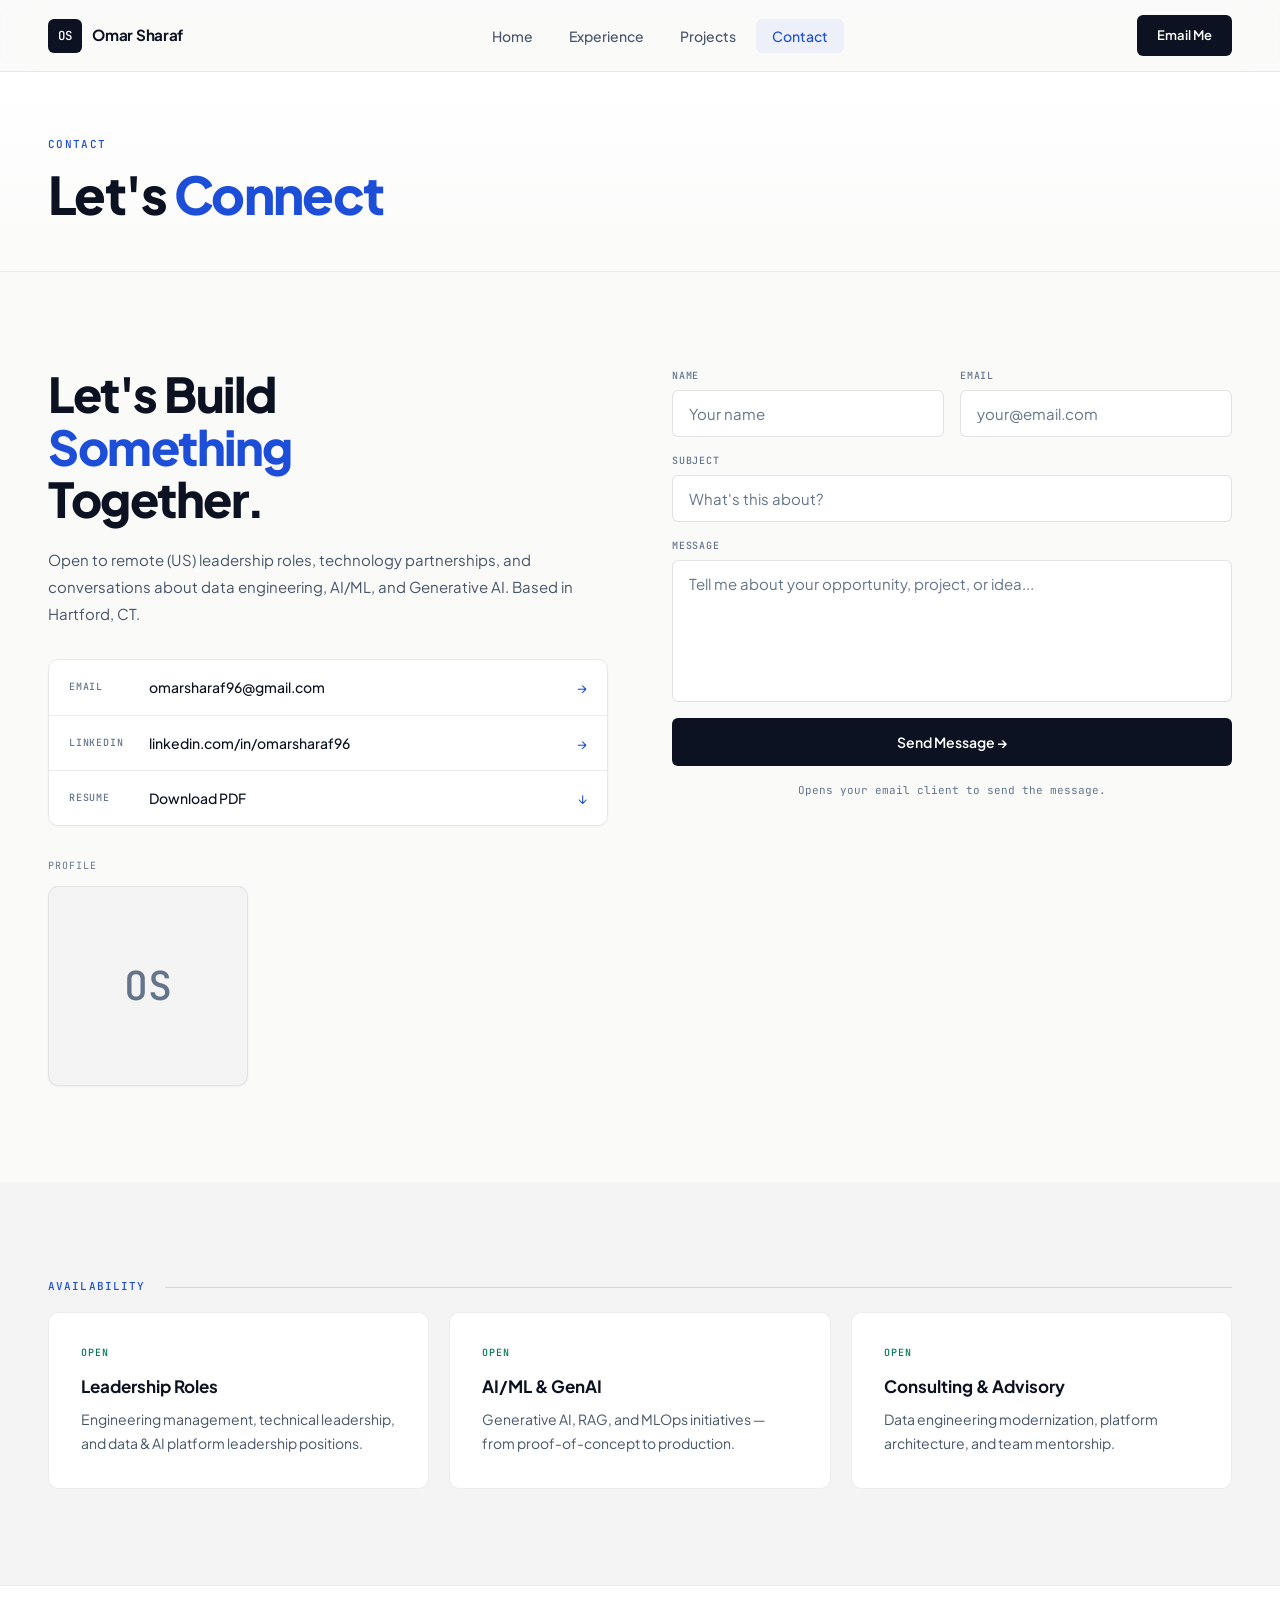
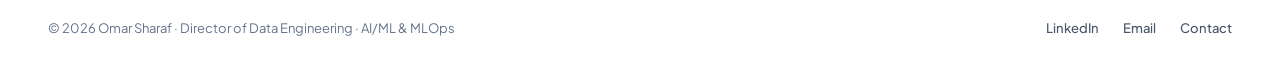
==== contact.html @ 832a1cd6 "Add auto-generated resume (HTML + ATS-friendly PDF) from resume.json Co-Authored-By: Claude Sonnet 5" ====
<!DOCTYPE html>
<html lang="en">
<head>
<meta charset="UTF-8">
<meta name="viewport" content="width=device-width, initial-scale=1.0">
<title>Contact | Omar Sharaf — Director of Data Engineering · AI/ML &amp; MLOps</title>
<meta name="description" content="Contact Omar Sharaf for leadership and technology roles across data engineering, AI/ML, and Generative AI. Based in Hartford, CT.">
<meta name="author" content="Omar Sharaf">
<meta name="robots" content="index, follow">
<link rel="canonical" href="https://omarsharaf.me/contact.html">
<meta property="og:type" content="website">
<meta property="og:url" content="https://omarsharaf.me/contact.html">
<meta property="og:title" content="Contact | Omar Sharaf">
<meta property="og:description" content="Open to leadership and technology roles across data engineering, AI/ML, and Generative AI.">
<meta name="twitter:card" content="summary_large_image">
<meta name="theme-color" content="#1d4ed8">
<link rel="stylesheet" href="style.css">
</head>
<body>
<a href="#main-content" class="skip-link">Skip to main content</a>

<div class="nav-backdrop" id="nav-backdrop" aria-hidden="true"></div>
<nav id="site-nav">
  <a href="index.html" class="nav-logo">
    <span class="nav-logo-mark">OS</span>
    <span class="nav-logo-text">Omar Sharaf</span>
  </a>
  <div class="nav-drawer" id="nav-drawer" aria-hidden="true">
    <div class="nav-drawer-header">
      <span class="nav-drawer-title">Menu</span>
      <span class="nav-drawer-brand">Omar Sharaf</span>
    </div>
    <ul class="nav-links" id="nav-links">
      <li><a href="index.html">Home</a></li>
      <li><a href="experience.html">Experience</a></li>
      <li><a href="projects.html">Projects</a></li>
      <li><a href="contact.html">Contact</a></li>
    </ul>
    <div class="nav-drawer-footer">
      <a href="mailto:omarsharaf96@gmail.com" class="btn btn-dark nav-drawer-cta">Email Me</a>
      <span class="nav-drawer-status">Open to leadership &amp; technology roles</span>
    </div>
  </div>
  <div class="nav-actions">
    <a href="mailto:omarsharaf96@gmail.com" class="nav-cta">Email Me</a>
    <button type="button" class="nav-toggle" id="nav-toggle" aria-label="Open menu" aria-expanded="false" aria-controls="nav-drawer">
      <span></span><span></span><span></span>
    </button>
  </div>
</nav>

<main id="main-content">
<div class="page">

  <section class="page-hero">
    <div class="eyebrow">Contact</div>
    <h1>Let's <span class="accent">Connect</span></h1>
  </section>

  <section>
    <div class="contact-grid">
      <div class="reveal">
        <h2 class="contact-headline">
          Let's Build<br>
          <span class="accent">Something</span><br>
          Together.
        </h2>
        <p class="contact-intro">
          Open to remote (US) leadership roles, technology partnerships, and conversations about data engineering, AI/ML, and Generative AI. Based in Hartford, CT.
        </p>

        <div class="clink-list">
          <a href="mailto:omarsharaf96@gmail.com" class="clink">
            <div class="clink-left"><span class="clink-lbl">Email</span><span class="clink-val">omarsharaf96@gmail.com</span></div>
            <span class="clink-arr">→</span>
          </a>
          <a href="https://www.linkedin.com/in/omarsharaf96/" target="_blank" rel="noopener" class="clink">
            <div class="clink-left"><span class="clink-lbl">LinkedIn</span><span class="clink-val">linkedin.com/in/omarsharaf96</span></div>
            <span class="clink-arr">→</span>
          </a>
          <a href="assets/Omar-Sharaf-Resume.pdf" class="clink" download>
            <div class="clink-left"><span class="clink-lbl">Resume</span><span class="clink-val">Download PDF</span></div>
            <span class="clink-arr">↓</span>
          </a>
        </div>

        <div style="margin-top:2rem">
          <div class="label-upper">Profile</div>
          <div class="profile-photo-wrap">
            <span class="fallback-mark">OS</span>
          </div>
        </div>
      </div>

      <div class="reveal">
        <form id="contactForm" class="contact-form">
          <div class="form-row">
            <div class="form-field">
              <label class="form-label" for="fname">Name</label>
              <input id="fname" type="text" name="name" class="form-input" placeholder="Your name" required>
            </div>
            <div class="form-field">
              <label class="form-label" for="femail">Email</label>
              <input id="femail" type="email" name="email" class="form-input" placeholder="your@email.com" required>
            </div>
          </div>
          <div class="form-field">
            <label class="form-label" for="fsubject">Subject</label>
            <input id="fsubject" type="text" name="subject" class="form-input" placeholder="What's this about?" required>
          </div>
          <div class="form-field">
            <label class="form-label" for="fmessage">Message</label>
            <textarea id="fmessage" name="message" class="form-textarea" rows="6" placeholder="Tell me about your opportunity, project, or idea..." required></textarea>
          </div>
          <button type="submit" class="btn-submit" id="submitBtn">Send Message →</button>
          <div class="form-hint">Opens your email client to send the message.</div>
        </form>
      </div>
    </div>
  </section>

  <section class="alt">
    <div class="sec-head reveal"><span class="sec-tag">Availability</span><div class="sec-line"></div></div>
    <div class="grid-3 reveal">
      <div class="cell alt-bg">
        <div class="cell-eyebrow" style="color:var(--green)">Open</div>
        <div class="cell-title">Leadership Roles</div>
        <p class="cell-desc">Engineering management, technical leadership, and data &amp; AI platform leadership positions.</p>
      </div>
      <div class="cell alt-bg">
        <div class="cell-eyebrow" style="color:var(--green)">Open</div>
        <div class="cell-title">AI/ML &amp; GenAI</div>
        <p class="cell-desc">Generative AI, RAG, and MLOps initiatives — from proof-of-concept to production.</p>
      </div>
      <div class="cell alt-bg">
        <div class="cell-eyebrow" style="color:var(--green)">Open</div>
        <div class="cell-title">Consulting &amp; Advisory</div>
        <p class="cell-desc">Data engineering modernization, platform architecture, and team mentorship.</p>
      </div>
    </div>
  </section>

</div>
</main>

<footer>
  <div class="foot-copy">© 2026 Omar Sharaf · Director of Data Engineering · AI/ML &amp; MLOps</div>
  <div class="foot-links">
    <a href="https://www.linkedin.com/in/omarsharaf96/" target="_blank" rel="noopener">LinkedIn</a>
    <a href="mailto:omarsharaf96@gmail.com">Email</a>
    <a href="contact.html">Contact</a>
  </div>
</footer>
<script src="app.js"></script>
</body>
</html>
---- style.css ----
@import url('https://fonts.googleapis.com/css2?family=Plus+Jakarta+Sans:ital,wght@0,400;0,500;0,600;0,700;0,800;1,400&family=JetBrains+Mono:wght@400;500&display=swap');

*, *::before, *::after { margin: 0; padding: 0; box-sizing: border-box; }

:root {
  --bg: #fafaf9;
  --bg-elevated: #ffffff;
  --surface: #f4f4f5;
  --surface-hover: #ececee;
  --accent: #0c1222;
  --accent-soft: #1e293b;
  --brand: #1d4ed8;
  --brand-hover: #1e40af;
  --brand-light: rgba(29, 78, 216, 0.06);
  --brand-border: rgba(29, 78, 216, 0.22);
  --green: #047857;
  --green-light: rgba(4, 120, 87, 0.08);
  --green-border: rgba(4, 120, 87, 0.22);
  --text: #0c1222;
  --text-secondary: #475569;
  --text-muted: #64748b;
  --border: rgba(12, 18, 34, 0.08);
  --border-strong: rgba(12, 18, 34, 0.12);
  --shadow-sm: 0 1px 2px rgba(12, 18, 34, 0.04);
  --shadow-md: 0 4px 24px rgba(12, 18, 34, 0.06);
  --shadow-lg: 0 12px 48px rgba(12, 18, 34, 0.08);
  --radius-sm: 6px;
  --radius-md: 10px;
  --radius-lg: 16px;
  --radius-xl: 24px;
  --nav-h: 72px;
  --container: min(1200px, 100% - 3rem);
  --F: 'Plus Jakarta Sans', system-ui, sans-serif;
  --M: 'JetBrains Mono', ui-monospace, monospace;
  --ease: cubic-bezier(0.4, 0, 0.2, 1);
}

html { scroll-behavior: smooth; }

body {
  font-family: var(--F);
  background: var(--bg);
  color: var(--text);
  overflow-x: hidden;
  line-height: 1.6;
  -webkit-font-smoothing: antialiased;
}

/* Skip link */
.skip-link {
  position: absolute;
  left: -9999px;
  top: 0;
  z-index: 10000;
  background: var(--brand);
  color: #fff;
  padding: 0.6rem 1.25rem;
  font-family: var(--M);
  font-size: 12px;
  font-weight: 500;
  text-decoration: none;
  border-radius: 0 0 var(--radius-sm) 0;
}
.skip-link:focus { left: 0; }

/* ── Navigation ── */
#site-nav {
  position: fixed;
  top: 0;
  left: 0;
  right: 0;
  z-index: 100;
  display: flex;
  justify-content: space-between;
  align-items: center;
  padding: 0 clamp(1.25rem, 4vw, 3rem);
  height: var(--nav-h);
  background: rgba(250, 250, 249, 0.85);
  backdrop-filter: blur(16px) saturate(180%);
  -webkit-backdrop-filter: blur(16px) saturate(180%);
  border-bottom: 1px solid var(--border);
  transition: box-shadow 0.3s var(--ease), background 0.3s var(--ease);
}
#site-nav.scrolled {
  background: rgba(255, 255, 255, 0.95);
  box-shadow: var(--shadow-sm);
}

.nav-logo {
  display: flex;
  align-items: center;
  gap: 0.65rem;
  text-decoration: none;
  color: var(--text);
}
.nav-logo-mark {
  width: 34px;
  height: 34px;
  border-radius: var(--radius-sm);
  background: var(--accent);
  color: #fff;
  display: grid;
  place-items: center;
  font-family: var(--M);
  font-size: 0.78rem;
  font-weight: 500;
  letter-spacing: -0.02em;
  flex-shrink: 0;
}
.nav-logo-text {
  font-weight: 700;
  font-size: 0.95rem;
  letter-spacing: -0.02em;
}

.nav-links {
  display: flex;
  gap: 0.25rem;
  list-style: none;
  align-items: center;
}
.nav-links a {
  font-size: 0.875rem;
  font-weight: 500;
  color: var(--text-secondary);
  text-decoration: none;
  padding: 0.5rem 1rem;
  border-radius: var(--radius-sm);
  transition: color 0.2s, background 0.2s;
}
.nav-links a:hover {
  color: var(--text);
  background: var(--surface);
}
.nav-links a.active {
  color: var(--brand);
  background: var(--brand-light);
}

.nav-actions { display: flex; align-items: center; gap: 0.75rem; }

.nav-cta {
  font-size: 0.8125rem;
  font-weight: 600;
  color: #fff;
  background: var(--accent);
  padding: 0.625rem 1.25rem;
  text-decoration: none;
  border-radius: var(--radius-sm);
  transition: background 0.2s, transform 0.2s;
  white-space: nowrap;
}
.nav-cta:hover { background: var(--brand); transform: translateY(-1px); }

.nav-toggle {
  display: none;
  flex-direction: column;
  justify-content: center;
  gap: 5px;
  width: 40px;
  height: 40px;
  padding: 8px;
  background: transparent;
  border: 1px solid var(--border-strong);
  border-radius: var(--radius-sm);
  cursor: pointer;
}
.nav-toggle span {
  display: block;
  height: 2px;
  background: var(--text);
  border-radius: 1px;
  transition: transform 0.25s, opacity 0.25s;
}
.nav-toggle[aria-expanded="true"] span:nth-child(1) { transform: translateY(7px) rotate(45deg); }
.nav-toggle[aria-expanded="true"] span:nth-child(2) { opacity: 0; }
.nav-toggle[aria-expanded="true"] span:nth-child(3) { transform: translateY(-7px) rotate(-45deg); }

.nav-backdrop { display: none; }
.nav-drawer-header, .nav-drawer-footer { display: none; }

@media (max-width: 900px) {
  #site-nav { z-index: 201; }
  .nav-toggle { display: flex; position: relative; z-index: 202; }
  .nav-toggle[aria-expanded="true"] { background: var(--brand-light); border-color: var(--brand-border); }
  .nav-cta { display: none; }

  .nav-backdrop {
    display: block;
    position: fixed;
    inset: 0;
    z-index: 198;
    background: rgba(12, 18, 34, 0.5);
    backdrop-filter: blur(4px);
    -webkit-backdrop-filter: blur(4px);
    opacity: 0;
    pointer-events: none;
    transition: opacity 0.35s var(--ease);
  }
  .nav-backdrop.open { opacity: 1; pointer-events: auto; }

  .nav-drawer {
    position: fixed;
    top: var(--nav-h);
    right: 0;
    z-index: 200;
    width: min(20rem, 88vw);
    height: calc(100dvh - var(--nav-h));
    height: calc(100vh - var(--nav-h));
    background: var(--bg-elevated);
    border-left: 1px solid var(--border);
    box-shadow: -12px 0 48px rgba(12, 18, 34, 0.12);
    display: flex;
    flex-direction: column;
    transform: translateX(100%);
    transition: transform 0.38s var(--ease);
    overflow: hidden;
  }
  .nav-drawer.open { transform: translateX(0); }

  .nav-drawer-header {
    display: flex;
    align-items: center;
    justify-content: space-between;
    padding: 1.25rem 1.25rem 0.75rem;
    flex-shrink: 0;
  }
  .nav-drawer-title {
    font-family: var(--M);
    font-size: 0.625rem;
    font-weight: 500;
    color: var(--text-muted);
    letter-spacing: 0.12em;
    text-transform: uppercase;
  }
  .nav-drawer-brand { font-size: 0.8125rem; font-weight: 700; color: var(--text); letter-spacing: -0.02em; }

  .nav-links {
    flex: 1;
    flex-direction: column;
    align-items: stretch;
    gap: 0.35rem;
    padding: 0.5rem 1rem 1rem;
    overflow-y: auto;
  }
  .nav-links a {
    display: flex;
    align-items: center;
    justify-content: space-between;
    padding: 1rem 1.125rem;
    font-size: 1.0625rem;
    font-weight: 600;
    border-radius: var(--radius-md);
    border: 1px solid transparent;
  }
  .nav-links a::after { content: '→'; font-size: 0.875rem; color: var(--brand); opacity: 0; transform: translateX(-6px); transition: opacity 0.2s, transform 0.2s var(--ease); }
  .nav-links a:hover::after, .nav-links a:focus-visible::after { opacity: 1; transform: translateX(0); }
  .nav-links a.active { color: var(--brand); background: var(--brand-light); border-color: var(--brand-border); }
  .nav-links a.active::after { opacity: 1; transform: translateX(0); }

  .nav-drawer-footer {
    display: flex;
    flex-direction: column;
    gap: 0.75rem;
    padding: 1.25rem;
    border-top: 1px solid var(--border);
    background: var(--surface);
    flex-shrink: 0;
  }
  .nav-drawer-cta { width: 100%; justify-content: center; padding: 0.9rem 1.25rem; font-size: 0.9375rem; }
  .nav-drawer-status { font-family: var(--M); font-size: 0.625rem; color: var(--green); text-align: center; letter-spacing: 0.04em; line-height: 1.5; }
  .nav-drawer-status::before {
    content: '';
    display: inline-block;
    width: 6px; height: 6px; border-radius: 50%;
    background: var(--green);
    margin-right: 0.4rem;
    vertical-align: middle;
    animation: pulse 2s ease-in-out infinite;
  }

  body.nav-open { overflow: hidden; }
}

@media (min-width: 901px) {
  .nav-drawer { display: flex; align-items: center; flex: 1; justify-content: center; }
  .nav-drawer-footer, .nav-drawer-header { display: none !important; }
}

/* ── Layout ── */
.page { padding-top: var(--nav-h); }
.container { width: var(--container); margin-inline: auto; }

section { padding: clamp(3.5rem, 8vw, 6rem) clamp(1.25rem, 4vw, 3rem); }
section.alt { background: var(--surface); }

/* Page hero (inner pages) */
.page-hero {
  padding: clamp(2.5rem, 6vw, 4rem) clamp(1.25rem, 4vw, 3rem) clamp(2rem, 4vw, 3rem);
  border-bottom: 1px solid var(--border);
  background: linear-gradient(180deg, var(--bg-elevated) 0%, var(--bg) 100%);
}
.page-hero .eyebrow {
  font-family: var(--M);
  font-size: 0.6875rem;
  font-weight: 500;
  color: var(--brand);
  letter-spacing: 0.12em;
  text-transform: uppercase;
  margin-bottom: 0.75rem;
}
.page-hero h1 {
  font-size: clamp(2rem, 4.5vw, 3.25rem);
  font-weight: 800;
  letter-spacing: -0.03em;
  line-height: 1.1;
}
.page-hero h1 .accent { color: var(--brand); }
.page-hero-desc {
  font-size: 1.0625rem;
  color: var(--text-secondary);
  line-height: 1.7;
  max-width: 36rem;
  margin-top: 1rem;
}

/* Section headers */
.sec-head { display: flex; align-items: center; gap: 1.25rem; margin-bottom: 1rem; }
.sec-tag {
  font-family: var(--M);
  font-size: 0.6875rem;
  font-weight: 500;
  color: var(--brand);
  letter-spacing: 0.1em;
  text-transform: uppercase;
  white-space: nowrap;
}
.sec-line {
  flex: 1;
  height: 1px;
  background: var(--border-strong);
  transform-origin: left center;
  transform: scaleX(0.15);
  transition: transform 0.8s var(--ease);
}
.reveal.visible .sec-line { transform: scaleX(1); }
.sec-title {
  font-size: clamp(1.75rem, 3.5vw, 2.5rem);
  font-weight: 800;
  letter-spacing: -0.03em;
  line-height: 1.15;
  margin-bottom: 2rem;
  color: var(--text);
}
.sec-title .pop { color: var(--brand); }
.sec-link {
  font-family: var(--M);
  font-size: 0.75rem;
  font-weight: 500;
  color: var(--brand);
  text-decoration: none;
  white-space: nowrap;
  letter-spacing: 0.04em;
  transition: opacity 0.2s;
}
.sec-link:hover { opacity: 0.75; }

/* ── Hero (home) ── */
.hero {
  min-height: calc(100vh - var(--nav-h));
  display: grid;
  grid-template-columns: 1fr 1fr;
  align-items: center;
  gap: clamp(2rem, 5vw, 4rem);
  padding: clamp(2.5rem, 6vw, 5rem) clamp(1.25rem, 4vw, 3rem);
  position: relative;
  overflow: hidden;
  background: var(--bg-elevated);
}
.hero::before {
  content: '';
  position: absolute;
  inset: 0;
  background:
    radial-gradient(ellipse 80% 60% at 100% 0%, rgba(29, 78, 216, 0.05) 0%, transparent 55%),
    linear-gradient(rgba(12, 18, 34, 0.02) 1px, transparent 1px),
    linear-gradient(90deg, rgba(12, 18, 34, 0.02) 1px, transparent 1px);
  background-size: auto, 48px 48px, 48px 48px;
  pointer-events: none;
}
.hero-content { position: relative; z-index: 1; }
.hero-visual { position: relative; z-index: 1; }

.status-pill {
  display: inline-flex;
  align-items: center;
  gap: 0.5rem;
  font-family: var(--M);
  font-size: 0.6875rem;
  font-weight: 500;
  color: var(--green);
  border: 1px solid var(--green-border);
  padding: 0.45rem 1rem;
  letter-spacing: 0.06em;
  margin-bottom: 1.5rem;
  background: var(--green-light);
  border-radius: 100px;
  animation: fadeUp 0.7s ease forwards;
}
.status-dot { width: 6px; height: 6px; border-radius: 50%; background: var(--green); animation: pulse 2s ease-in-out infinite; }

.hero h1 {
  font-size: clamp(2.5rem, 5.5vw, 4rem);
  font-weight: 800;
  line-height: 1.05;
  letter-spacing: -0.04em;
  margin-bottom: 0.5rem;
  animation: fadeUp 0.7s 0.08s ease both;
}
.hero h1 .name-accent { display: block; color: var(--brand); }

.hero-certs { display: flex; flex-wrap: wrap; gap: 0.4rem; margin-bottom: 1.25rem; animation: fadeUp 0.7s 0.16s ease both; }
.hero-role {
  font-family: var(--M);
  font-size: 0.75rem;
  color: var(--text-muted);
  letter-spacing: 0.02em;
  margin-bottom: 1.25rem;
  line-height: 1.7;
  max-width: 28rem;
  animation: fadeUp 0.7s 0.22s ease both;
}
.hero-bio {
  font-size: 1rem;
  color: var(--text-secondary);
  line-height: 1.75;
  max-width: 28rem;
  margin-bottom: 2rem;
  animation: fadeUp 0.7s 0.28s ease both;
}
.hero-actions { display: flex; flex-wrap: wrap; gap: 0.75rem; animation: fadeUp 0.7s 0.34s ease both; }

/* Stats grid */
.hero-stats {
  display: grid;
  grid-template-columns: 1fr 1fr;
  gap: 1px;
  background: var(--border);
  border: 1px solid var(--border);
  border-radius: var(--radius-lg);
  overflow: hidden;
  box-shadow: var(--shadow-md);
  animation: fadeUp 0.7s 0.2s ease both;
}
.hero-photo { flex: 1; min-height: 23rem; overflow: hidden; background: var(--surface); border-right: 1px solid var(--border); }
.hero-photo-frame { position: relative; isolation: isolate; display: flex; }
.hero-photo-frame::after {
  content: '';
  position: absolute;
  inset: 0;
  pointer-events: none;
  box-shadow: inset 0 0 0 1px rgba(29, 78, 216, 0.18);
  background: radial-gradient(180px circle at var(--mx, 70%) var(--my, 30%), rgba(29, 78, 216, 0.16), transparent 55%);
  mix-blend-mode: multiply;
  opacity: 0.85;
}
.hero-photo { position: relative; }
.hero-photo-img { position: absolute; inset: 0; width: 100%; height: 100%; object-fit: cover; object-position: 50% 12%; display: block; }
.hero-photo-fallback {
  display: flex;
  width: 100%;
  height: 100%;
  flex-direction: column;
  align-items: center;
  justify-content: center;
  gap: 0.5rem;
  background: var(--surface);
  color: var(--text-muted);
  font-family: var(--M);
  font-size: 0.625rem;
}
.hero-photo-fallback .fallback-mark {
  width: 64px; height: 64px;
  border-radius: var(--radius-md);
  background: var(--accent);
  color: #fff;
  display: grid;
  place-items: center;
  font-family: var(--M);
  font-weight: 500;
  font-size: 1.25rem;
}
.stat-mini-grid { display: grid; grid-template-columns: 1fr 1fr; gap: 1px; background: var(--border); }
.stat-box { background: var(--bg-elevated); padding: 1.25rem; }
.stat-num { font-size: 2rem; font-weight: 800; line-height: 1; letter-spacing: -0.03em; }
.stat-num .plus { color: var(--brand); }
.stat-num.accent { color: var(--brand); }
.stat-label {
  font-family: var(--M);
  font-size: 0.5625rem;
  color: var(--text-muted);
  letter-spacing: 0.08em;
  text-transform: uppercase;
  margin-top: 0.35rem;
}

.expertise-card {
  border: 1px solid var(--border);
  padding: 1.25rem 1.5rem;
  background: var(--bg);
  border-radius: var(--radius-md);
  margin-top: 1rem;
  box-shadow: var(--shadow-sm);
}
.expertise-card .label {
  font-family: var(--M);
  font-size: 0.625rem;
  color: var(--text-muted);
  letter-spacing: 0.1em;
  text-transform: uppercase;
  margin-bottom: 0.75rem;
}

.hero-mesh { position: absolute; inset: 0; width: 100%; height: 100%; pointer-events: none; z-index: 0; }
.hero-grain {
  position: absolute;
  inset: 0;
  pointer-events: none;
  z-index: 0;
  opacity: 0.045;
  background-image: url("data:image/svg+xml,%3Csvg viewBox='0 0 256 256' xmlns='http://www.w3.org/2000/svg'%3E%3Cfilter id='n'%3E%3CfeTurbulence type='fractalNoise' baseFrequency='0.8' numOctaves='4' stitchTiles='stitch'/%3E%3C/filter%3E%3Crect width='100%25' height='100%25' filter='url(%23n)'/%3E%3C/svg%3E");
}

/* Company strip */
.co-strip-section { padding: 2.5rem 0; overflow: hidden; }
.co-strip-label {
  font-family: var(--M);
  font-size: 0.625rem;
  color: var(--text-muted);
  letter-spacing: 0.1em;
  text-transform: uppercase;
  margin-bottom: 1.25rem;
  padding: 0 clamp(1.25rem, 4vw, 3rem);
}
.co-marquee {
  overflow: hidden;
  mask-image: linear-gradient(90deg, transparent, #000 6%, #000 94%, transparent);
  -webkit-mask-image: linear-gradient(90deg, transparent, #000 6%, #000 94%, transparent);
}
.co-marquee-track {
  display: flex;
  gap: 0.5rem;
  width: max-content;
  animation: marquee 42s linear infinite;
  padding-inline: 0.5rem;
}
.co-marquee:hover .co-marquee-track { animation-play-state: paused; }
.co-strip-item {
  background: var(--bg-elevated);
  padding: 0.75rem 1.25rem;
  display: flex;
  align-items: center;
  gap: 0.6rem;
  border: 1px solid var(--border);
  border-radius: var(--radius-sm);
  transition: border-color 0.2s, box-shadow 0.2s;
  flex-shrink: 0;
}
.co-strip-item:hover { border-color: var(--brand-border); box-shadow: var(--shadow-sm); }
.co-mono {
  width: 22px; height: 22px;
  border-radius: 5px;
  display: grid;
  place-items: center;
  font-family: var(--M);
  font-size: 0.6rem;
  font-weight: 500;
  color: #fff;
  flex-shrink: 0;
}
.co-img { height: 22px; width: auto; max-width: 96px; object-fit: contain; flex-shrink: 0; display: block; }
.co-img.wide { height: 26px; max-width: 120px; }
.co-strip-item span { font-family: var(--M); font-size: 0.6875rem; color: var(--text-muted); white-space: nowrap; }

/* Grids */
.grid-2 { display: grid; grid-template-columns: repeat(2, 1fr); gap: 1.25rem; }
.grid-3 { display: grid; grid-template-columns: repeat(3, 1fr); gap: 1.25rem; }

.cell {
  background: var(--bg-elevated);
  padding: 2rem;
  border: 1px solid var(--border);
  border-radius: var(--radius-md);
  transition: box-shadow 0.25s, border-color 0.25s;
}
.cell:hover { box-shadow: var(--shadow-md); border-color: var(--brand-border); }
.cell.alt-bg { background: var(--bg-elevated); }

.cell-eyebrow {
  font-family: var(--M);
  font-size: 0.625rem;
  font-weight: 500;
  color: var(--brand);
  letter-spacing: 0.1em;
  text-transform: uppercase;
  margin-bottom: 0.75rem;
}
.cell-title { font-size: 1.0625rem; font-weight: 700; margin-bottom: 0.5rem; }
.cell-desc { font-size: 0.875rem; color: var(--text-secondary); line-height: 1.7; }

/* Project cards */
.project-card { padding: 2rem; }
.project-card-header { display: flex; align-items: center; gap: 0.875rem; margin-bottom: 1.25rem; }
.project-logo {
  width: 52px;
  height: 52px;
  border-radius: var(--radius-md);
  overflow: hidden;
  flex-shrink: 0;
  display: flex;
  align-items: center;
  justify-content: center;
  background: var(--bg-elevated);
  border: 1px solid var(--border);
  padding: 0.4rem;
  box-shadow: var(--shadow-sm);
}
.project-logo .pl-mono {
  font-family: var(--M);
  font-weight: 500;
  font-size: 0.85rem;
  letter-spacing: -0.02em;
  color: #fff;
}
.project-name { font-size: 1.25rem; font-weight: 800; letter-spacing: -0.02em; }
.project-meta { font-family: var(--M); font-size: 0.625rem; font-weight: 500; margin-top: 0.15rem; }
.project-meta.live { color: var(--green); }
.project-meta.tech { color: var(--brand); }
.project-desc { font-size: 0.875rem; color: var(--text-secondary); line-height: 1.75; margin-bottom: 1rem; }
.project-stack { display: flex; gap: 0.5rem; align-items: center; margin-bottom: 1.25rem; flex-wrap: wrap; }
.project-stack .tech-chip {
  font-family: var(--M);
  font-size: 0.625rem;
  font-weight: 500;
  color: var(--text-muted);
  border: 1px solid var(--border-strong);
  padding: 0.25rem 0.6rem;
  border-radius: 100px;
  background: var(--bg-elevated);
}

/* Tags & pills */
.tag {
  font-family: var(--M);
  font-size: 0.625rem;
  font-weight: 500;
  color: var(--text-muted);
  border: 1px solid var(--border-strong);
  padding: 0.3rem 0.7rem;
  letter-spacing: 0.02em;
  background: var(--bg-elevated);
  display: inline-block;
  border-radius: 100px;
}
.tag.hi { color: var(--brand); border-color: var(--brand-border); background: var(--brand-light); }
.tags { display: flex; flex-wrap: wrap; gap: 0.4rem; }

.cpill {
  font-family: var(--M);
  font-size: 0.625rem;
  font-weight: 500;
  color: var(--brand);
  border: 1px solid var(--brand-border);
  padding: 0.25rem 0.7rem;
  letter-spacing: 0.04em;
  background: var(--brand-light);
  display: inline-block;
  border-radius: 100px;
}

/* Buttons */
.btn {
  display: inline-flex;
  align-items: center;
  gap: 0.5rem;
  font-size: 0.875rem;
  font-weight: 600;
  padding: 0.75rem 1.5rem;
  text-decoration: none;
  border-radius: var(--radius-sm);
  transition: all 0.2s var(--ease);
  cursor: pointer;
  border: none;
}
.btn-dark {
  background: var(--accent);
  color: #fff;
  position: relative;
  overflow: hidden;
  z-index: 0;
}
.btn-dark::before {
  content: '';
  position: absolute;
  inset: 0;
  background: var(--brand);
  transform: translateX(-101%);
  transition: transform 0.35s var(--ease);
  z-index: -1;
}
.btn-dark:hover::before { transform: translateX(0); }
.btn-dark:hover { transform: translateY(-1px); box-shadow: var(--shadow-md); }
.btn-outline { border: 1.5px solid var(--border-strong); color: var(--text); background: transparent; }
.btn-outline:hover { border-color: var(--brand); color: var(--brand); background: var(--brand-light); }
.btn-sm { font-size: 0.8125rem; padding: 0.55rem 1.1rem; }

/* Timeline */
.timeline { position: relative; max-width: 900px; }
.tl-item {
  display: grid;
  grid-template-columns: 140px 1fr;
  gap: 2rem;
  padding: 2rem 0;
  border-bottom: 1px solid var(--border);
  position: relative;
}
.tl-item:last-child { border-bottom: none; }
.tl-period {
  font-family: var(--M);
  font-size: 0.6875rem;
  font-weight: 500;
  color: var(--text-muted);
  letter-spacing: 0.04em;
  padding-top: 0.25rem;
}
.edu-logo { height: 44px; width: auto; max-width: 140px; object-fit: contain; object-position: left; }
.tl-logo { height: 28px; width: auto; max-width: 110px; object-fit: contain; flex-shrink: 0; }
.project-logo .pl-img { width: 100%; height: 100%; object-fit: contain; }
.tl-role-row { display: flex; align-items: center; gap: 0.75rem; margin-bottom: 0.25rem; }
.tl-role { font-size: 1.0625rem; font-weight: 700; margin: 0; }
.tl-co { font-family: var(--M); font-size: 0.75rem; font-weight: 500; color: var(--brand); margin-bottom: 0.6rem; }
.tl-desc { font-size: 0.875rem; color: var(--text-secondary); line-height: 1.75; max-width: 36rem; }
.tl-bullets { list-style: none; margin-top: 0.75rem; display: flex; flex-direction: column; gap: 0.45rem; }
.tl-bullets li { font-size: 0.8125rem; color: var(--text-secondary); line-height: 1.6; padding-left: 1.25rem; position: relative; }
.tl-bullets li::before {
  content: '';
  position: absolute;
  left: 0;
  top: 0.55em;
  width: 5px; height: 5px;
  border-radius: 50%;
  background: var(--brand);
}

.co-logo {
  width: 40px;
  height: 40px;
  border-radius: var(--radius-sm);
  background: #fff;
  border: 1px solid var(--border);
  display: flex;
  align-items: center;
  justify-content: center;
  overflow: hidden;
  flex-shrink: 0;
  font-family: var(--M);
  font-size: 0.72rem;
  font-weight: 500;
  color: #fff;
}

/* Skills */
.skill-row { display: flex; align-items: center; justify-content: space-between; gap: 1rem; margin-bottom: 0.85rem; }
.skill-label { font-family: var(--M); font-size: 0.6875rem; color: var(--text-secondary); white-space: nowrap; }
.skill-track { flex: 1; height: 4px; background: var(--surface); border-radius: 2px; position: relative; overflow: hidden; }
.skill-fill {
  position: absolute;
  top: 0; left: 0;
  height: 100%;
  background: linear-gradient(90deg, var(--brand), var(--brand-hover));
  border-radius: 2px;
  transform: scaleX(0);
  transform-origin: left;
  animation: fillBar 1.2s ease forwards;
}
@keyframes fillBar { to { transform: scaleX(1); } }

/* Cert grid */
.cert-grid { display: grid; grid-template-columns: repeat(4, 1fr); gap: 1rem; }
.cert-item {
  background: var(--bg-elevated);
  padding: 1.25rem;
  border: 1px solid var(--border);
  border-radius: var(--radius-md);
  transition: box-shadow 0.2s, border-color 0.2s;
  display: flex;
  flex-direction: column;
  gap: 0.5rem;
}
.cert-item:hover { box-shadow: var(--shadow-sm); border-color: var(--brand-border); }
.cert-logo-placeholder {
  width: 40px; height: 40px;
  border-radius: var(--radius-sm);
  background: var(--brand-light);
  border: 1px solid var(--brand-border);
  display: flex;
  align-items: center;
  justify-content: center;
  font-family: var(--M);
  font-size: 0.5rem;
  font-weight: 700;
  color: var(--brand);
  flex-shrink: 0;
  text-align: center;
  line-height: 1.2;
}
.cert-name { font-size: 0.8125rem; font-weight: 700; line-height: 1.35; }
.cert-issuer { font-family: var(--M); font-size: 0.625rem; color: var(--text-muted); }
.cert-date { font-family: var(--M); font-size: 0.625rem; color: var(--brand); font-weight: 500; }

/* Tech stack grid */
.tech-stack-grid { display: flex; flex-wrap: wrap; gap: 0.75rem; }
.tech-stack-item {
  background: var(--bg-elevated);
  padding: 1.25rem 1.5rem;
  display: flex;
  flex-direction: column;
  align-items: center;
  gap: 0.5rem;
  min-width: 90px;
  flex: 1;
  border: 1px solid var(--border);
  border-radius: var(--radius-md);
  transition: box-shadow 0.2s, border-color 0.2s;
}
.tech-stack-item:hover { box-shadow: var(--shadow-sm); border-color: var(--brand-border); }
.tech-mono {
  width: 34px; height: 34px;
  border-radius: var(--radius-sm);
  display: grid;
  place-items: center;
  font-family: var(--M);
  font-size: 0.68rem;
  font-weight: 500;
  color: #fff;
}
.tech-stack-item span { font-family: var(--M); font-size: 0.625rem; color: var(--text-muted); }

/* Education card */
.edu-header { display: flex; align-items: center; gap: 0.75rem; margin-bottom: 1rem; }
.edu-badge {
  font-family: var(--M);
  font-size: 0.625rem;
  font-weight: 500;
  color: var(--brand);
  letter-spacing: 0.08em;
  text-transform: uppercase;
}
.edu-title { font-size: 1rem; font-weight: 700; margin-bottom: 0.35rem; }
.edu-degree { font-size: 0.875rem; color: var(--text-secondary); margin-bottom: 0.35rem; line-height: 1.5; }
.edu-date { font-family: var(--M); font-size: 0.6875rem; color: var(--text-muted); margin-bottom: 0.5rem; }
.edu-skills { font-family: var(--M); font-size: 0.625rem; color: var(--text-muted); }

/* Projects page */
.projects-quick-nav { display: flex; flex-wrap: wrap; gap: 0.5rem; margin-bottom: 2rem; }
.projects-quick-nav a {
  font-size: 0.8125rem;
  font-weight: 600;
  padding: 0.5rem 1rem;
  border: 1px solid var(--border-strong);
  border-radius: 100px;
  text-decoration: none;
  color: var(--text-secondary);
  transition: all 0.2s;
}
.projects-quick-nav a:hover { border-color: var(--brand); color: var(--brand); background: var(--brand-light); }
.project-index-num {
  font-family: var(--M);
  font-size: 0.625rem;
  font-weight: 600;
  color: var(--brand);
  letter-spacing: 0.08em;
  margin-bottom: 0.75rem;
}
.project-metric {
  font-family: var(--M);
  font-size: 0.625rem;
  letter-spacing: 0.06em;
  text-transform: uppercase;
  color: var(--brand);
  margin-bottom: 1rem;
}

/* Contact */
.contact-grid { display: grid; grid-template-columns: 1fr 1fr; gap: 4rem; align-items: start; }
.contact-headline { font-size: clamp(2rem, 4vw, 3rem); font-weight: 800; letter-spacing: -0.03em; line-height: 1.1; margin-bottom: 1.25rem; }
.contact-headline .accent { color: var(--brand); }
.contact-intro { font-size: 0.9375rem; color: var(--text-secondary); line-height: 1.8; margin-bottom: 2rem; }
.profile-photo-wrap {
  max-width: 200px;
  aspect-ratio: 1;
  border-radius: var(--radius-md);
  overflow: hidden;
  border: 1px solid var(--border);
  background: var(--surface);
  box-shadow: var(--shadow-sm);
  display: flex;
  align-items: center;
  justify-content: center;
}
.profile-photo-wrap .fallback-mark { font-family: var(--M); font-size: 2.5rem; font-weight: 500; color: var(--text-muted); }

.clink-list { border: 1px solid var(--border); border-radius: var(--radius-md); overflow: hidden; box-shadow: var(--shadow-sm); }
.clink {
  display: flex;
  align-items: center;
  justify-content: space-between;
  padding: 1rem 1.25rem;
  border-bottom: 1px solid var(--border);
  text-decoration: none;
  color: var(--text);
  transition: background 0.2s;
  background: var(--bg-elevated);
}
.clink:last-child { border-bottom: none; }
.clink:hover { background: var(--brand-light); }
.clink-left { display: flex; align-items: center; gap: 1rem; }
.clink-lbl {
  font-family: var(--M);
  font-size: 0.625rem;
  font-weight: 500;
  color: var(--text-muted);
  letter-spacing: 0.08em;
  text-transform: uppercase;
  width: 64px;
}
.clink-val { font-size: 0.875rem; font-weight: 500; }
.clink-arr { font-size: 0.875rem; color: var(--brand); transition: transform 0.2s; }
.clink:hover .clink-arr { transform: translateX(4px); }

.label-upper {
  font-family: var(--M);
  font-size: 0.625rem;
  color: var(--text-muted);
  letter-spacing: 0.1em;
  text-transform: uppercase;
  margin-bottom: 0.75rem;
}

/* Form */
.form-field { display: flex; flex-direction: column; gap: 0.4rem; }
.form-label {
  font-family: var(--M);
  font-size: 0.625rem;
  font-weight: 500;
  color: var(--text-muted);
  letter-spacing: 0.08em;
  text-transform: uppercase;
}
.form-input, .form-textarea {
  background: var(--bg-elevated);
  border: 1px solid var(--border-strong);
  color: var(--text);
  font-family: var(--F);
  font-size: 0.9375rem;
  padding: 0.8rem 1rem;
  outline: none;
  border-radius: var(--radius-sm);
  transition: border-color 0.2s, box-shadow 0.2s;
  resize: none;
  width: 100%;
}
.form-input:focus, .form-textarea:focus { border-color: var(--brand); box-shadow: 0 0 0 3px var(--brand-light); }
.form-input::placeholder, .form-textarea::placeholder { color: var(--text-muted); }
.form-row { display: grid; grid-template-columns: 1fr 1fr; gap: 1rem; }
.contact-form { display: flex; flex-direction: column; gap: 1rem; }
.btn-submit {
  background: var(--accent);
  color: #fff;
  border: none;
  font-family: var(--F);
  font-size: 0.875rem;
  font-weight: 600;
  padding: 0.95rem;
  border-radius: var(--radius-sm);
  cursor: pointer;
  transition: background 0.2s, transform 0.2s;
  width: 100%;
}
.btn-submit:hover { background: var(--brand); transform: translateY(-1px); }
.form-hint { font-family: var(--M); font-size: 0.6875rem; color: var(--text-muted); text-align: center; }

/* Footer */
footer {
  border-top: 1px solid var(--border);
  padding: 2rem clamp(1.25rem, 4vw, 3rem);
  display: flex;
  justify-content: space-between;
  align-items: center;
  background: var(--bg-elevated);
  flex-wrap: wrap;
  gap: 1rem;
}
.foot-copy { font-size: 0.8125rem; color: var(--text-muted); }
.foot-links { display: flex; gap: 1.5rem; flex-wrap: wrap; }
.foot-links a { font-size: 0.8125rem; font-weight: 500; color: var(--text-secondary); text-decoration: none; transition: color 0.2s; }
.foot-links a:hover { color: var(--brand); }

/* Reveal animation */
.reveal { opacity: 0; transform: translateY(20px); transition: opacity 0.6s var(--ease), transform 0.6s var(--ease); }
.reveal.visible { opacity: 1; transform: translateY(0); }

@keyframes fadeUp { from { opacity: 0; transform: translateY(16px); } to { opacity: 1; transform: translateY(0); } }
@keyframes pulse { 0%, 100% { opacity: 1; } 50% { opacity: 0.4; } }

/* Scrollbar */
::-webkit-scrollbar { width: 6px; }
::-webkit-scrollbar-track { background: var(--bg); }
::-webkit-scrollbar-thumb { background: rgba(29, 78, 216, 0.25); border-radius: 3px; }

/* ── Home: identity split, marquee, tilt ── */
.identity-section { padding: clamp(2rem, 5vw, 3.5rem) clamp(1.25rem, 4vw, 3rem); }
.identity-split {
  display: grid;
  grid-template-columns: 1fr auto 1fr;
  gap: 0;
  border: 1px solid var(--border);
  border-radius: var(--radius-lg);
  overflow: hidden;
  background: var(--bg-elevated);
  box-shadow: var(--shadow-sm);
}
.identity-pane { padding: 2rem 2.25rem 2.25rem; transition: opacity 0.35s var(--ease), background 0.35s var(--ease); }
.identity-split:hover .identity-pane:not(:hover) { opacity: 0.48; }
.identity-pane:hover { background: var(--bg); }
.identity-art { width: 100%; max-width: 280px; height: auto; margin-bottom: 1.25rem; display: block; }
.identity-eyebrow {
  font-family: var(--M);
  font-size: 0.625rem;
  font-weight: 500;
  color: var(--brand);
  letter-spacing: 0.12em;
  text-transform: uppercase;
  margin-bottom: 0.45rem;
}
.identity-title { font-size: 1.35rem; font-weight: 800; letter-spacing: -0.03em; margin-bottom: 0.6rem; }
.identity-desc { font-size: 0.9rem; color: var(--text-secondary); line-height: 1.7; margin-bottom: 1.1rem; max-width: 28rem; }
.identity-chips { display: flex; flex-wrap: wrap; gap: 0.4rem; }
.identity-chips span {
  font-family: var(--M);
  font-size: 0.625rem;
  color: var(--text-muted);
  border: 1px solid var(--border-strong);
  padding: 0.28rem 0.65rem;
  border-radius: 100px;
}
.identity-divider {
  width: 24px;
  background: linear-gradient(180deg, transparent, rgba(29, 78, 216, 0.12), transparent);
  display: flex;
  justify-content: center;
}
.identity-divider svg { height: 100%; width: 24px; }
.draw-path { stroke-dasharray: 420; stroke-dashoffset: 420; }
.identity-split.visible .draw-path { animation: drawStroke 1.4s var(--ease) forwards; }
.code-lines line { stroke-dasharray: 180; stroke-dashoffset: 180; }
.identity-split.visible .code-lines line { animation: drawStroke 0.9s var(--ease) forwards; }
.identity-split.visible .code-lines line:nth-child(2) { animation-delay: 0.12s; }
.identity-split.visible .code-lines line:nth-child(3) { animation-delay: 0.22s; }
.identity-split.visible .code-lines line:nth-child(4) { animation-delay: 0.32s; }

.home-page .project-index-card {
  overflow: hidden;
  transform-style: preserve-3d;
  will-change: transform;
  transition: box-shadow 0.25s, border-color 0.25s, transform 0.15s var(--ease);
}
.home-page .project-index-card .project-stack { transform: translateY(6px); opacity: 0.55; transition: transform 0.28s var(--ease), opacity 0.28s var(--ease); }
.home-page .project-index-card:hover .project-stack { transform: translateY(0); opacity: 1; }
.card-glare { position: absolute; inset: 0; pointer-events: none; opacity: 0; transition: opacity 0.2s; z-index: 1; mix-blend-mode: soft-light; }
.home-page .project-index-card:hover .card-glare { opacity: 1; }
.project-featured { border-color: var(--brand-border); box-shadow: var(--shadow-md); }
.project-featured::before {
  content: '';
  position: absolute;
  top: 1.15rem; right: 1.15rem;
  width: 8px; height: 8px;
  border-radius: 50%;
  background: var(--green);
  box-shadow: 0 0 0 0 rgba(4, 120, 87, 0.45);
  animation: livePing 2.2s ease-out infinite;
}
.home-page .project-index-num { font-size: 0.75rem; letter-spacing: 0.14em; }

@keyframes kenBurns { from { transform: scale(1.02); } to { transform: scale(1.08); } }
@keyframes marquee { from { transform: translateX(0); } to { transform: translateX(-50%); } }
@keyframes drawStroke { to { stroke-dashoffset: 0; } }
@keyframes livePing {
  0% { box-shadow: 0 0 0 0 rgba(4, 120, 87, 0.45); }
  70% { box-shadow: 0 0 0 8px rgba(4, 120, 87, 0); }
  100% { box-shadow: 0 0 0 0 rgba(4, 120, 87, 0); }
}

/* Responsive */
@media (max-width: 900px) {
  .hero { grid-template-columns: 1fr; min-height: auto; padding-top: 2rem; padding-bottom: 3rem; }
  .hero-photo { min-height: 16rem; }
  .grid-2, .grid-3 { grid-template-columns: 1fr; }
  .cert-grid { grid-template-columns: repeat(2, 1fr); }
  .contact-grid { grid-template-columns: 1fr; gap: 2.5rem; }
  .tl-item { grid-template-columns: 1fr; gap: 0.5rem; }
  footer { flex-direction: column; text-align: center; justify-content: center; }
  .form-row { grid-template-columns: 1fr; }
  .identity-split { grid-template-columns: 1fr; }
  .identity-divider { width: 100%; height: 1px; background: var(--border); }
  .identity-divider svg { display: none; }
  .identity-split:hover .identity-pane:not(:hover) { opacity: 1; }
}

@media (max-width: 480px) {
  .cert-grid { grid-template-columns: 1fr; }
  .hero-actions { flex-direction: column; }
  .hero-actions .btn { width: 100%; justify-content: center; }
}

@media (prefers-reduced-motion: reduce) {
  html { scroll-behavior: auto; }
  .co-marquee-track, .status-pill, .hero h1, .hero-certs, .hero-role, .hero-bio, .hero-actions, .hero-stats, .status-dot, .project-featured::before { animation: none !important; }
  .draw-path, .code-lines line { stroke-dashoffset: 0 !important; animation: none !important; }
  .reveal { opacity: 1; transform: none; transition: none; }
  .sec-line { transform: none; }
}
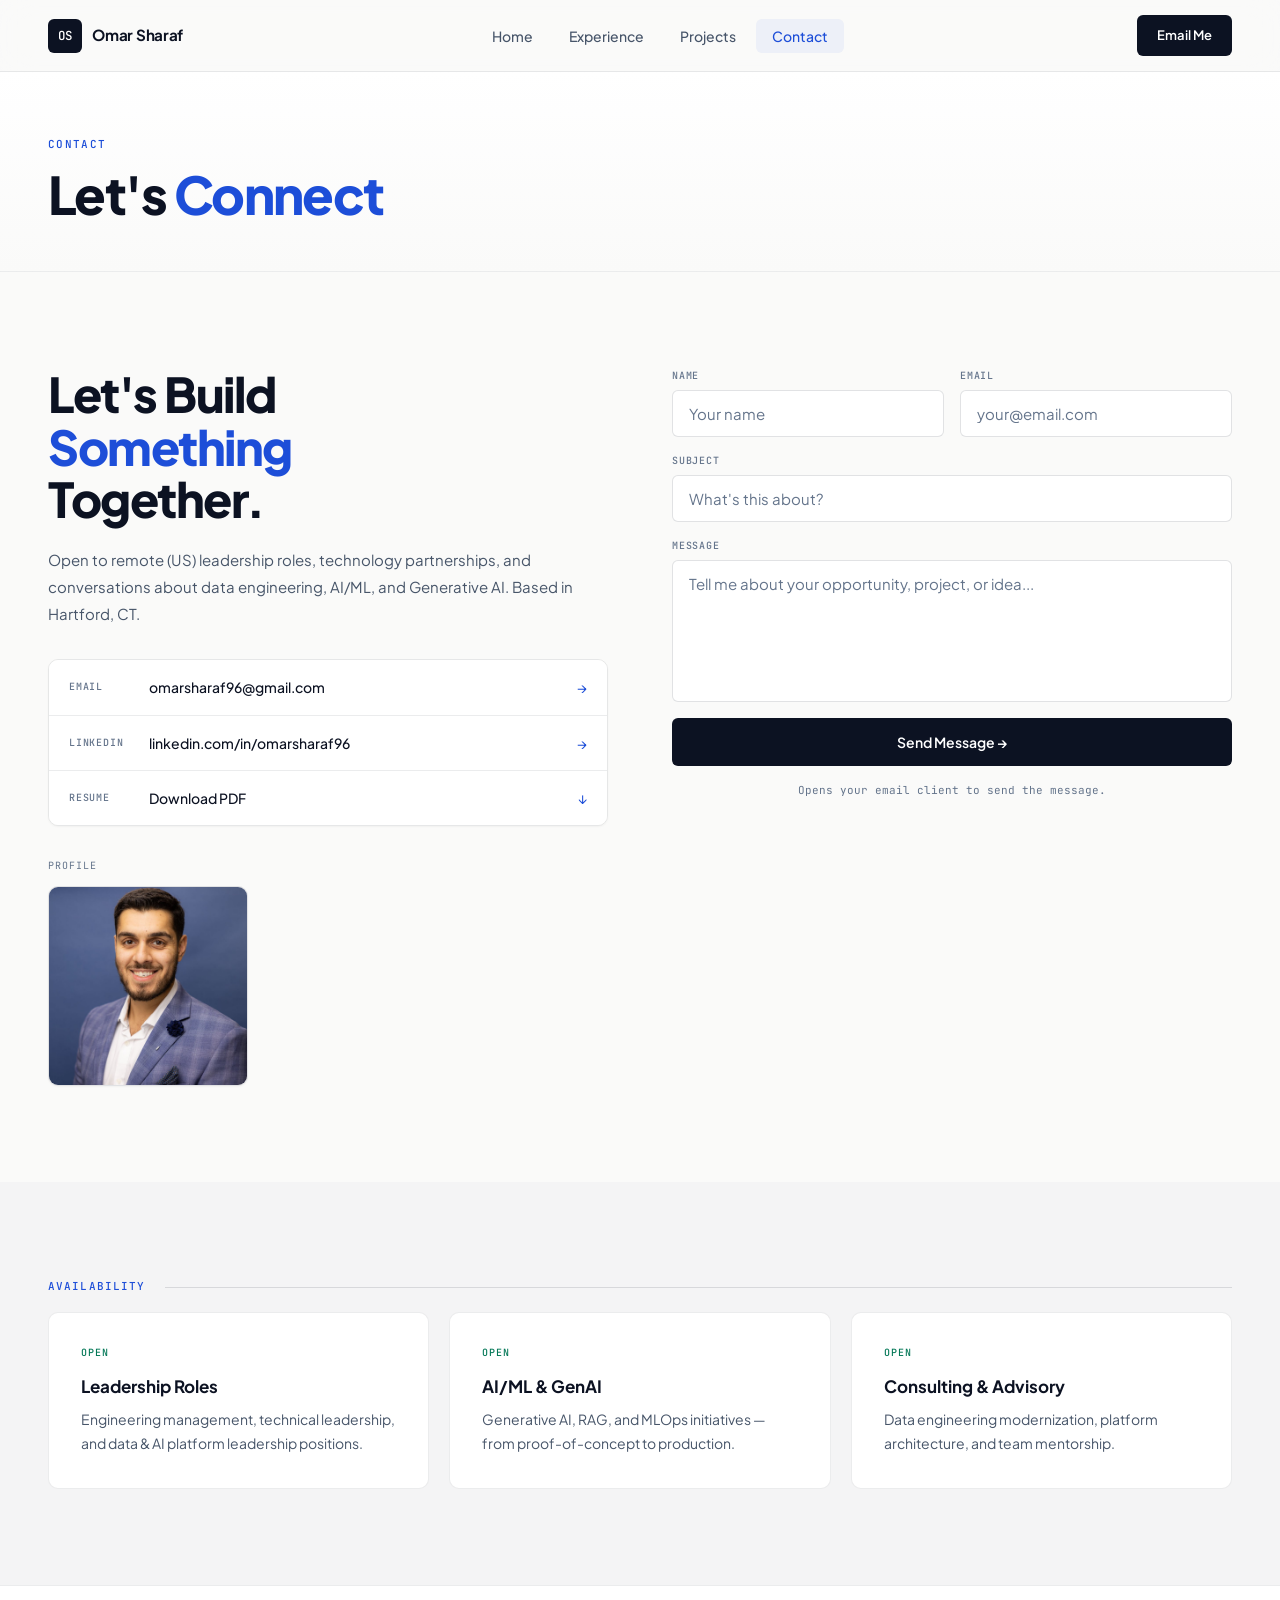
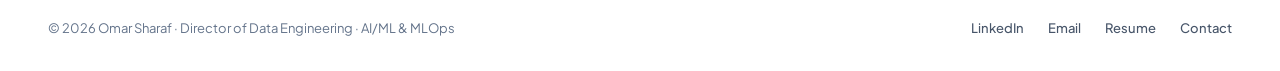
==== commit ae2ba2c1: "Site polish: cleaner hero CTAs, real photo on Contact, social preview image, favicon, robots/sitemap" ====
--- a/contact.html
+++ b/contact.html
@@ -7,13 +7,17 @@
 <meta name="description" content="Contact Omar Sharaf for leadership and technology roles across data engineering, AI/ML, and Generative AI. Based in Hartford, CT.">
 <meta name="author" content="Omar Sharaf">
 <meta name="robots" content="index, follow">
-<link rel="canonical" href="https://omarsharaf.me/contact.html">
+<link rel="canonical" href="https://omarsharaf.com/contact.html">
 <meta property="og:type" content="website">
-<meta property="og:url" content="https://omarsharaf.me/contact.html">
+<meta property="og:url" content="https://omarsharaf.com/contact.html">
 <meta property="og:title" content="Contact | Omar Sharaf">
 <meta property="og:description" content="Open to leadership and technology roles across data engineering, AI/ML, and Generative AI.">
+<meta property="og:image" content="https://omarsharaf.com/assets/headshot.jpg">
+<meta property="og:image:alt" content="Omar Sharaf">
 <meta name="twitter:card" content="summary_large_image">
+<meta name="twitter:image" content="https://omarsharaf.com/assets/headshot.jpg">
 <meta name="theme-color" content="#1d4ed8">
+<link rel="icon" href="data:image/svg+xml,%3Csvg xmlns=%27http://www.w3.org/2000/svg%27 viewBox=%270 0 64 64%27%3E%3Crect width=%2764%27 height=%2764%27 rx=%2714%27 fill=%27%230c1222%27/%3E%3Ctext x=%2732%27 y=%2742%27 font-family=%27Arial%27 font-size=%2726%27 font-weight=%27700%27 fill=%27white%27 text-anchor=%27middle%27%3EOS%3C/text%3E%3C/svg%3E">
 <link rel="stylesheet" href="style.css">
 </head>
 <body>
@@ -87,7 +91,7 @@
         <div style="margin-top:2rem">
           <div class="label-upper">Profile</div>
           <div class="profile-photo-wrap">
-            <span class="fallback-mark">OS</span>
+            <img src="assets/headshot.jpg" alt="Omar Sharaf" width="200" height="200" loading="lazy" style="width:100%;height:100%;object-fit:cover;object-position:center top;">
           </div>
         </div>
       </div>
@@ -148,6 +152,7 @@
   <div class="foot-links">
     <a href="https://www.linkedin.com/in/omarsharaf96/" target="_blank" rel="noopener">LinkedIn</a>
     <a href="mailto:omarsharaf96@gmail.com">Email</a>
+    <a href="assets/Omar-Sharaf-Resume.pdf" download>Resume</a>
     <a href="contact.html">Contact</a>
   </div>
 </footer>
--- a/style.css
+++ b/style.css
@@ -438,6 +438,9 @@
   margin-bottom: 2rem;
   animation: fadeUp 0.7s 0.28s ease both;
 }
+.hero-contact { margin: 1rem 0 0; font-family: var(--M); font-size: 0.8125rem; color: var(--text-muted); display: flex; flex-wrap: wrap; gap: 0.5rem; animation: fadeUp 0.7s 0.4s ease both; }
+.hero-contact a { color: var(--brand); text-decoration: none; }
+.hero-contact a:hover { text-decoration: underline; }
 .hero-actions { display: flex; flex-wrap: wrap; gap: 0.75rem; animation: fadeUp 0.7s 0.34s ease both; }
 
 /* Stats grid */
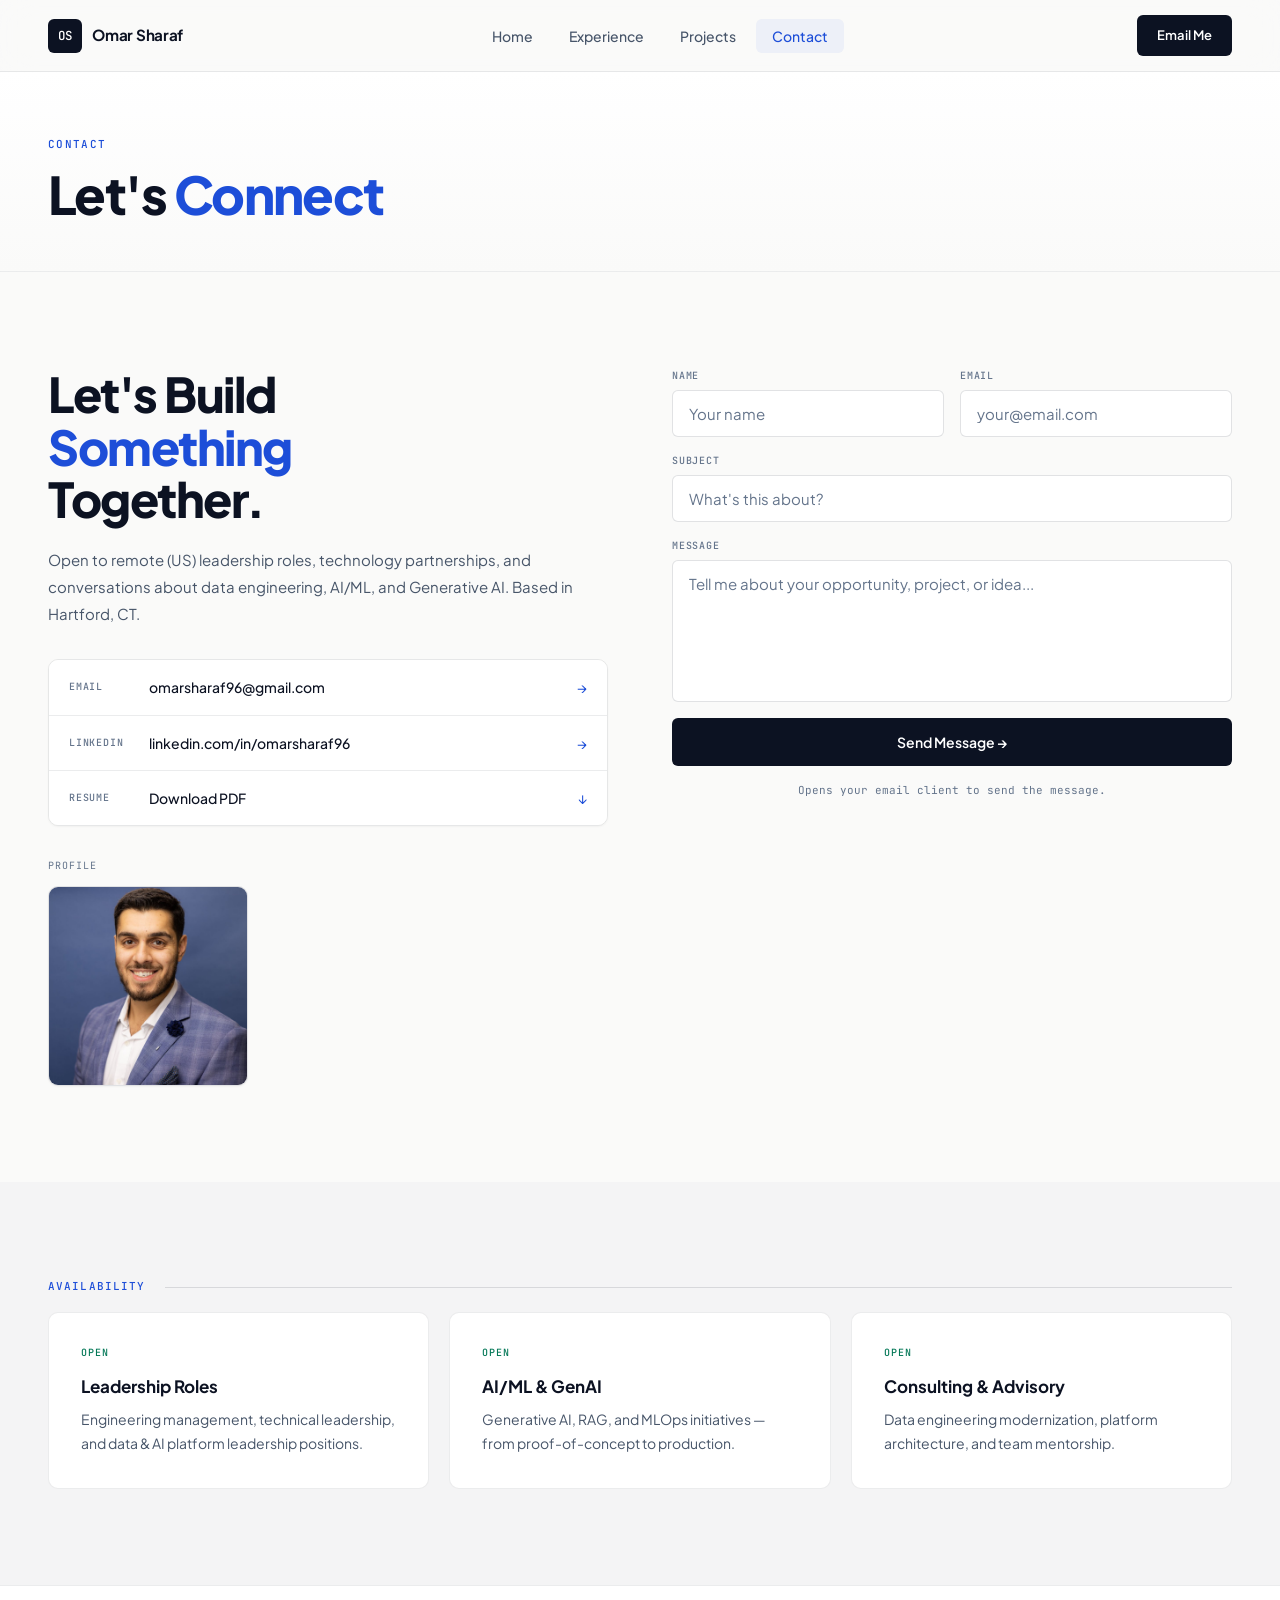
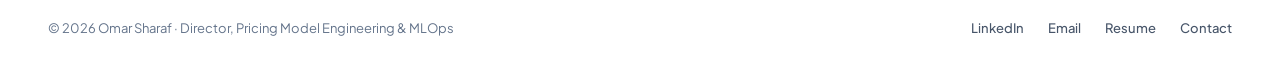
==== commit c596560a: "Retitle to Director, Pricing Model Engineering & MLOps; lead summary with pricing model deployment C" ====
--- a/contact.html
+++ b/contact.html
@@ -3,7 +3,7 @@
 <head>
 <meta charset="UTF-8">
 <meta name="viewport" content="width=device-width, initial-scale=1.0">
-<title>Contact | Omar Sharaf — Director of Data Engineering · AI/ML &amp; MLOps</title>
+<title>Contact | Omar Sharaf — Director, Pricing Model Engineering &amp; MLOps</title>
 <meta name="description" content="Contact Omar Sharaf for leadership and technology roles across data engineering, AI/ML, and Generative AI. Based in Hartford, CT.">
 <meta name="author" content="Omar Sharaf">
 <meta name="robots" content="index, follow">
@@ -148,7 +148,7 @@
 </main>
 
 <footer>
-  <div class="foot-copy">© 2026 Omar Sharaf · Director of Data Engineering · AI/ML &amp; MLOps</div>
+  <div class="foot-copy">© 2026 Omar Sharaf · Director, Pricing Model Engineering &amp; MLOps</div>
   <div class="foot-links">
     <a href="https://www.linkedin.com/in/omarsharaf96/" target="_blank" rel="noopener">LinkedIn</a>
     <a href="mailto:omarsharaf96@gmail.com">Email</a>
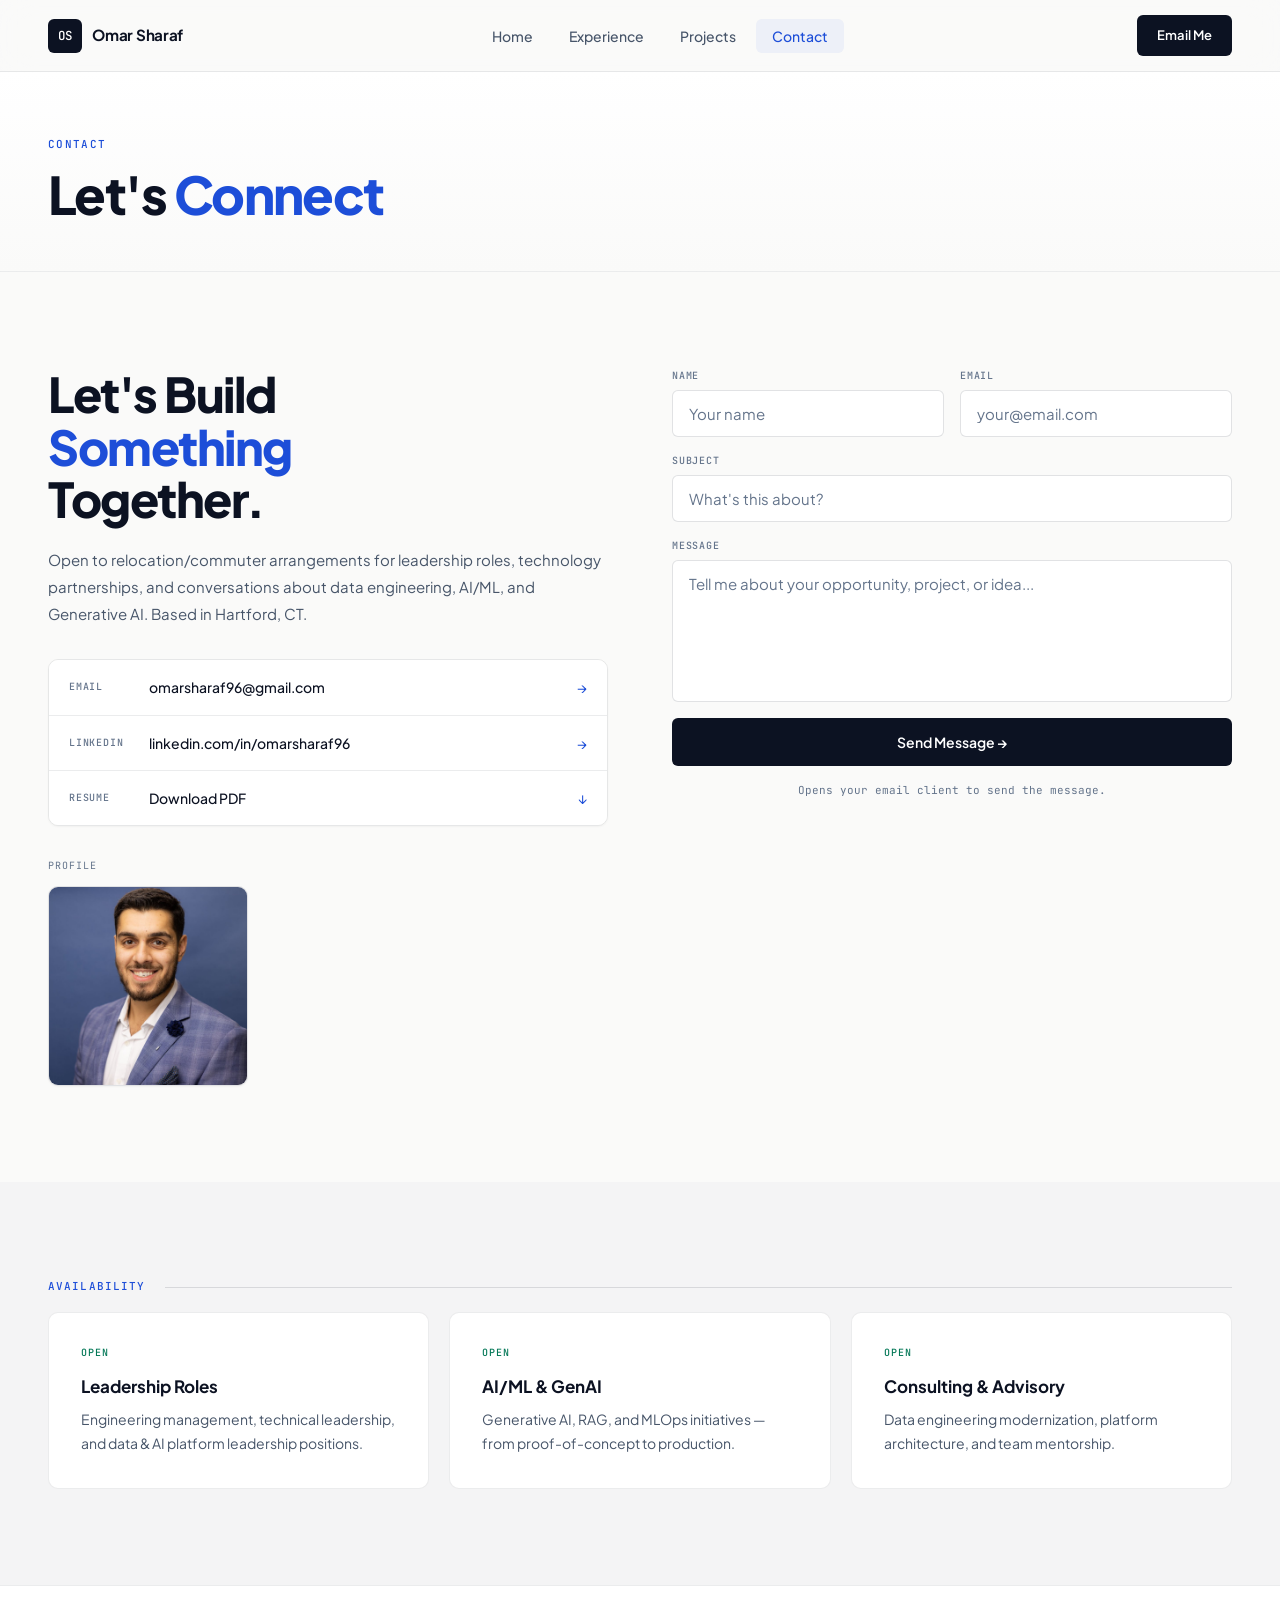
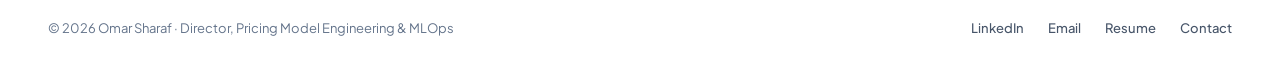
==== commit 381909d8: "Resume/site: relocation availability, 8+ years, actuarial partner bullet first, tighten Cigna bullet" ====
--- a/contact.html
+++ b/contact.html
@@ -70,7 +70,7 @@
           Together.
         </h2>
         <p class="contact-intro">
-          Open to remote (US) leadership roles, technology partnerships, and conversations about data engineering, AI/ML, and Generative AI. Based in Hartford, CT.
+          Open to relocation/commuter arrangements for leadership roles, technology partnerships, and conversations about data engineering, AI/ML, and Generative AI. Based in Hartford, CT.
         </p>
 
         <div class="clink-list">
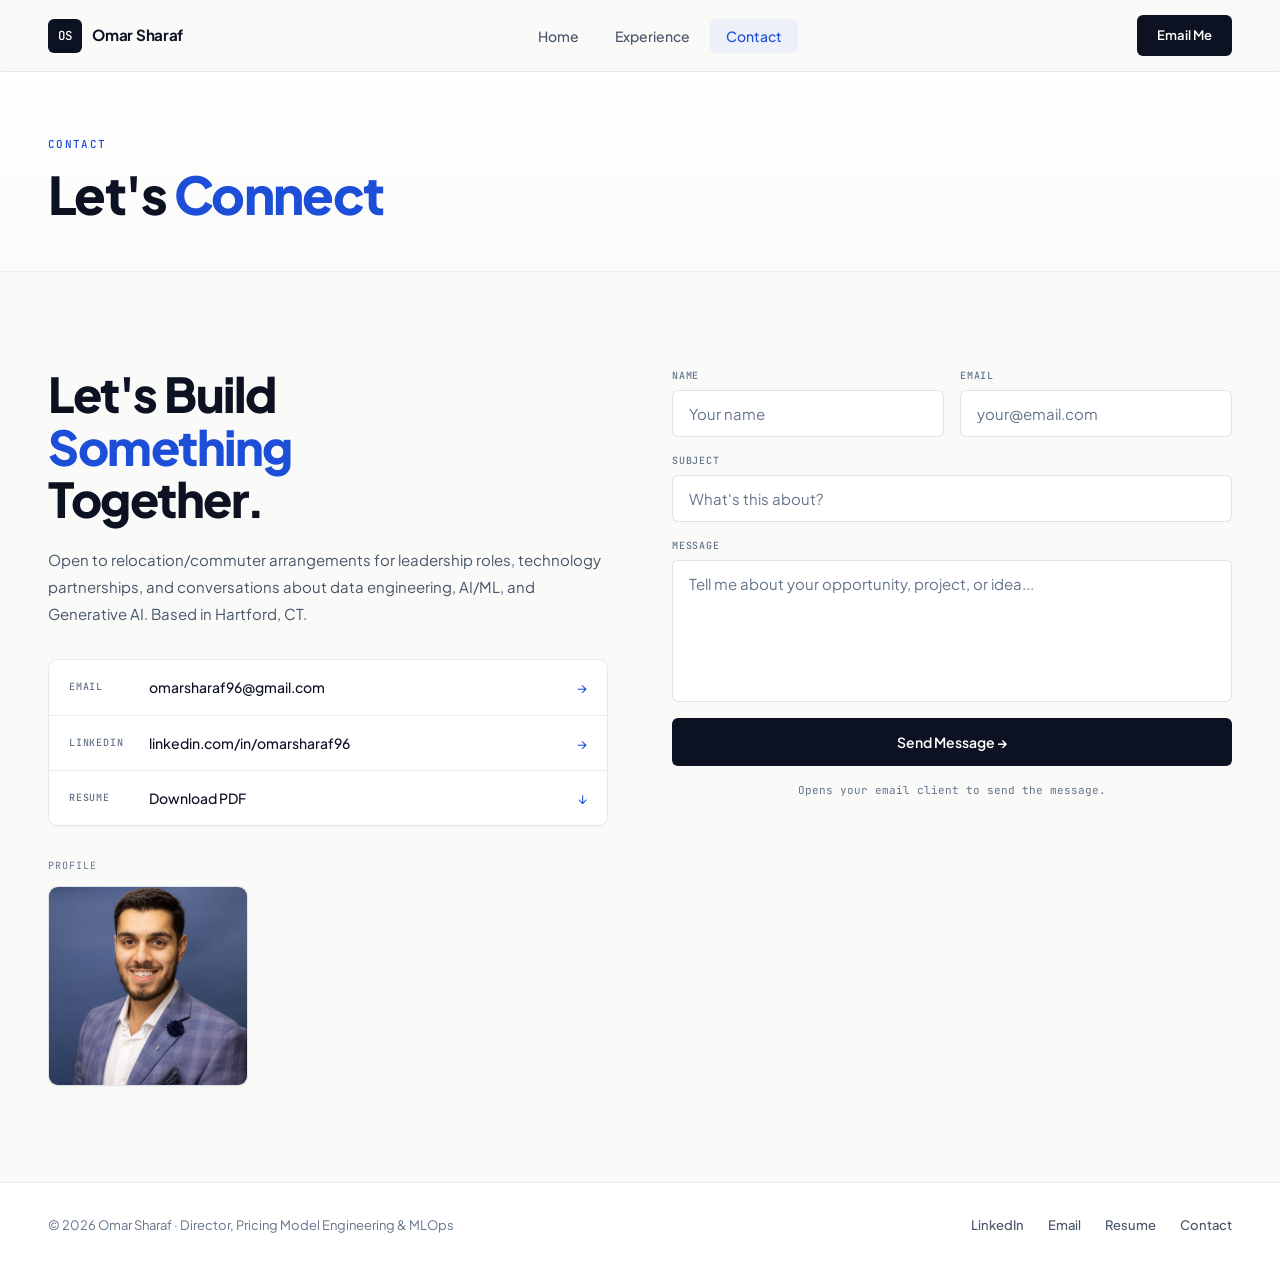
==== commit 2c504b5e: "Remove Projects page and Contact availability section Drops projects.html, its nav links, the home p" ====
--- a/contact.html
+++ b/contact.html
@@ -37,7 +37,6 @@
     <ul class="nav-links" id="nav-links">
       <li><a href="index.html">Home</a></li>
       <li><a href="experience.html">Experience</a></li>
-      <li><a href="projects.html">Projects</a></li>
       <li><a href="contact.html">Contact</a></li>
     </ul>
     <div class="nav-drawer-footer">
@@ -123,27 +122,6 @@
     </div>
   </section>
 
-  <section class="alt">
-    <div class="sec-head reveal"><span class="sec-tag">Availability</span><div class="sec-line"></div></div>
-    <div class="grid-3 reveal">
-      <div class="cell alt-bg">
-        <div class="cell-eyebrow" style="color:var(--green)">Open</div>
-        <div class="cell-title">Leadership Roles</div>
-        <p class="cell-desc">Engineering management, technical leadership, and data &amp; AI platform leadership positions.</p>
-      </div>
-      <div class="cell alt-bg">
-        <div class="cell-eyebrow" style="color:var(--green)">Open</div>
-        <div class="cell-title">AI/ML &amp; GenAI</div>
-        <p class="cell-desc">Generative AI, RAG, and MLOps initiatives — from proof-of-concept to production.</p>
-      </div>
-      <div class="cell alt-bg">
-        <div class="cell-eyebrow" style="color:var(--green)">Open</div>
-        <div class="cell-title">Consulting &amp; Advisory</div>
-        <p class="cell-desc">Data engineering modernization, platform architecture, and team mentorship.</p>
-      </div>
-    </div>
-  </section>
-
 </div>
 </main>
 
--- a/style.css
+++ b/style.css
@@ -353,17 +353,6 @@
   color: var(--text);
 }
 .sec-title .pop { color: var(--brand); }
-.sec-link {
-  font-family: var(--M);
-  font-size: 0.75rem;
-  font-weight: 500;
-  color: var(--brand);
-  text-decoration: none;
-  white-space: nowrap;
-  letter-spacing: 0.04em;
-  transition: opacity 0.2s;
-}
-.sec-link:hover { opacity: 0.75; }
 
 /* ── Hero (home) ── */
 .hero {
@@ -586,7 +575,6 @@
 .co-strip-item span { font-family: var(--M); font-size: 0.6875rem; color: var(--text-muted); white-space: nowrap; }
 
 /* Grids */
-.grid-2 { display: grid; grid-template-columns: repeat(2, 1fr); gap: 1.25rem; }
 .grid-3 { display: grid; grid-template-columns: repeat(3, 1fr); gap: 1.25rem; }
 
 .cell {
@@ -599,58 +587,6 @@
 .cell:hover { box-shadow: var(--shadow-md); border-color: var(--brand-border); }
 .cell.alt-bg { background: var(--bg-elevated); }
 
-.cell-eyebrow {
-  font-family: var(--M);
-  font-size: 0.625rem;
-  font-weight: 500;
-  color: var(--brand);
-  letter-spacing: 0.1em;
-  text-transform: uppercase;
-  margin-bottom: 0.75rem;
-}
-.cell-title { font-size: 1.0625rem; font-weight: 700; margin-bottom: 0.5rem; }
-.cell-desc { font-size: 0.875rem; color: var(--text-secondary); line-height: 1.7; }
-
-/* Project cards */
-.project-card { padding: 2rem; }
-.project-card-header { display: flex; align-items: center; gap: 0.875rem; margin-bottom: 1.25rem; }
-.project-logo {
-  width: 52px;
-  height: 52px;
-  border-radius: var(--radius-md);
-  overflow: hidden;
-  flex-shrink: 0;
-  display: flex;
-  align-items: center;
-  justify-content: center;
-  background: var(--bg-elevated);
-  border: 1px solid var(--border);
-  padding: 0.4rem;
-  box-shadow: var(--shadow-sm);
-}
-.project-logo .pl-mono {
-  font-family: var(--M);
-  font-weight: 500;
-  font-size: 0.85rem;
-  letter-spacing: -0.02em;
-  color: #fff;
-}
-.project-name { font-size: 1.25rem; font-weight: 800; letter-spacing: -0.02em; }
-.project-meta { font-family: var(--M); font-size: 0.625rem; font-weight: 500; margin-top: 0.15rem; }
-.project-meta.live { color: var(--green); }
-.project-meta.tech { color: var(--brand); }
-.project-desc { font-size: 0.875rem; color: var(--text-secondary); line-height: 1.75; margin-bottom: 1rem; }
-.project-stack { display: flex; gap: 0.5rem; align-items: center; margin-bottom: 1.25rem; flex-wrap: wrap; }
-.project-stack .tech-chip {
-  font-family: var(--M);
-  font-size: 0.625rem;
-  font-weight: 500;
-  color: var(--text-muted);
-  border: 1px solid var(--border-strong);
-  padding: 0.25rem 0.6rem;
-  border-radius: 100px;
-  background: var(--bg-elevated);
-}
 
 /* Tags & pills */
 .tag {
@@ -715,7 +651,6 @@
 .btn-dark:hover { transform: translateY(-1px); box-shadow: var(--shadow-md); }
 .btn-outline { border: 1.5px solid var(--border-strong); color: var(--text); background: transparent; }
 .btn-outline:hover { border-color: var(--brand); color: var(--brand); background: var(--brand-light); }
-.btn-sm { font-size: 0.8125rem; padding: 0.55rem 1.1rem; }
 
 /* Timeline */
 .timeline { position: relative; max-width: 900px; }
@@ -738,7 +673,6 @@
 }
 .edu-logo { height: 44px; width: auto; max-width: 140px; object-fit: contain; object-position: left; }
 .tl-logo { height: 28px; width: auto; max-width: 110px; object-fit: contain; flex-shrink: 0; }
-.project-logo .pl-img { width: 100%; height: 100%; object-fit: contain; }
 .tl-role-row { display: flex; align-items: center; gap: 0.75rem; margin-bottom: 0.25rem; }
 .tl-role { font-size: 1.0625rem; font-weight: 700; margin: 0; }
 .tl-co { font-family: var(--M); font-size: 0.75rem; font-weight: 500; color: var(--brand); margin-bottom: 0.6rem; }
@@ -773,80 +707,29 @@
 }
 
 /* Skills */
-.skill-row { display: flex; align-items: center; justify-content: space-between; gap: 1rem; margin-bottom: 0.85rem; }
-.skill-label { font-family: var(--M); font-size: 0.6875rem; color: var(--text-secondary); white-space: nowrap; }
-.skill-track { flex: 1; height: 4px; background: var(--surface); border-radius: 2px; position: relative; overflow: hidden; }
-.skill-fill {
-  position: absolute;
-  top: 0; left: 0;
-  height: 100%;
-  background: linear-gradient(90deg, var(--brand), var(--brand-hover));
-  border-radius: 2px;
-  transform: scaleX(0);
-  transform-origin: left;
-  animation: fillBar 1.2s ease forwards;
-}
-@keyframes fillBar { to { transform: scaleX(1); } }
-
-/* Cert grid */
-.cert-grid { display: grid; grid-template-columns: repeat(4, 1fr); gap: 1rem; }
-.cert-item {
+.skill-list { margin: 0; border-top: 1px solid var(--border); }
+.skill-line { display: grid; grid-template-columns: 11rem 1fr; gap: 1.5rem; padding: 1rem 0; border-bottom: 1px solid var(--border); }
+.skill-line dt { font-family: var(--M); font-size: 0.75rem; font-weight: 500; color: var(--text); letter-spacing: 0.04em; }
+.skill-line dd { margin: 0; font-size: 0.9375rem; line-height: 1.6; color: var(--text-secondary); }
+@media (max-width: 640px) { .skill-line { grid-template-columns: 1fr; gap: 0.25rem; } }
+
+/* Tech stack grid */
+.tech-stack-grid { display: grid; grid-template-columns: repeat(auto-fill, minmax(104px, 1fr)); gap: 0.75rem; }
+.tech-stack-item {
   background: var(--bg-elevated);
-  padding: 1.25rem;
+  padding: 1.25rem 1.5rem;
+  display: flex;
+  flex-direction: column;
+  align-items: center;
+  gap: 0.5rem;
+  min-height: 96px;
+  justify-content: center;
   border: 1px solid var(--border);
   border-radius: var(--radius-md);
   transition: box-shadow 0.2s, border-color 0.2s;
-  display: flex;
-  flex-direction: column;
-  gap: 0.5rem;
-}
-.cert-item:hover { box-shadow: var(--shadow-sm); border-color: var(--brand-border); }
-.cert-logo-placeholder {
-  width: 40px; height: 40px;
-  border-radius: var(--radius-sm);
-  background: var(--brand-light);
-  border: 1px solid var(--brand-border);
-  display: flex;
-  align-items: center;
-  justify-content: center;
-  font-family: var(--M);
-  font-size: 0.5rem;
-  font-weight: 700;
-  color: var(--brand);
-  flex-shrink: 0;
-  text-align: center;
-  line-height: 1.2;
-}
-.cert-name { font-size: 0.8125rem; font-weight: 700; line-height: 1.35; }
-.cert-issuer { font-family: var(--M); font-size: 0.625rem; color: var(--text-muted); }
-.cert-date { font-family: var(--M); font-size: 0.625rem; color: var(--brand); font-weight: 500; }
-
-/* Tech stack grid */
-.tech-stack-grid { display: flex; flex-wrap: wrap; gap: 0.75rem; }
-.tech-stack-item {
-  background: var(--bg-elevated);
-  padding: 1.25rem 1.5rem;
-  display: flex;
-  flex-direction: column;
-  align-items: center;
-  gap: 0.5rem;
-  min-width: 90px;
-  flex: 1;
-  border: 1px solid var(--border);
-  border-radius: var(--radius-md);
-  transition: box-shadow 0.2s, border-color 0.2s;
 }
 .tech-stack-item:hover { box-shadow: var(--shadow-sm); border-color: var(--brand-border); }
-.tech-mono {
-  width: 34px; height: 34px;
-  border-radius: var(--radius-sm);
-  display: grid;
-  place-items: center;
-  font-family: var(--M);
-  font-size: 0.68rem;
-  font-weight: 500;
-  color: #fff;
-}
+.tech-logo { height: 34px; width: auto; max-width: 88px; object-fit: contain; display: block; }
 .tech-stack-item span { font-family: var(--M); font-size: 0.625rem; color: var(--text-muted); }
 
 /* Education card */
@@ -863,36 +746,6 @@
 .edu-degree { font-size: 0.875rem; color: var(--text-secondary); margin-bottom: 0.35rem; line-height: 1.5; }
 .edu-date { font-family: var(--M); font-size: 0.6875rem; color: var(--text-muted); margin-bottom: 0.5rem; }
 .edu-skills { font-family: var(--M); font-size: 0.625rem; color: var(--text-muted); }
-
-/* Projects page */
-.projects-quick-nav { display: flex; flex-wrap: wrap; gap: 0.5rem; margin-bottom: 2rem; }
-.projects-quick-nav a {
-  font-size: 0.8125rem;
-  font-weight: 600;
-  padding: 0.5rem 1rem;
-  border: 1px solid var(--border-strong);
-  border-radius: 100px;
-  text-decoration: none;
-  color: var(--text-secondary);
-  transition: all 0.2s;
-}
-.projects-quick-nav a:hover { border-color: var(--brand); color: var(--brand); background: var(--brand-light); }
-.project-index-num {
-  font-family: var(--M);
-  font-size: 0.625rem;
-  font-weight: 600;
-  color: var(--brand);
-  letter-spacing: 0.08em;
-  margin-bottom: 0.75rem;
-}
-.project-metric {
-  font-family: var(--M);
-  font-size: 0.625rem;
-  letter-spacing: 0.06em;
-  text-transform: uppercase;
-  color: var(--brand);
-  margin-bottom: 1rem;
-}
 
 /* Contact */
 .contact-grid { display: grid; grid-template-columns: 1fr 1fr; gap: 4rem; align-items: start; }
@@ -1072,44 +925,15 @@
 .identity-split.visible .code-lines line:nth-child(3) { animation-delay: 0.22s; }
 .identity-split.visible .code-lines line:nth-child(4) { animation-delay: 0.32s; }
 
-.home-page .project-index-card {
-  overflow: hidden;
-  transform-style: preserve-3d;
-  will-change: transform;
-  transition: box-shadow 0.25s, border-color 0.25s, transform 0.15s var(--ease);
-}
-.home-page .project-index-card .project-stack { transform: translateY(6px); opacity: 0.55; transition: transform 0.28s var(--ease), opacity 0.28s var(--ease); }
-.home-page .project-index-card:hover .project-stack { transform: translateY(0); opacity: 1; }
-.card-glare { position: absolute; inset: 0; pointer-events: none; opacity: 0; transition: opacity 0.2s; z-index: 1; mix-blend-mode: soft-light; }
-.home-page .project-index-card:hover .card-glare { opacity: 1; }
-.project-featured { border-color: var(--brand-border); box-shadow: var(--shadow-md); }
-.project-featured::before {
-  content: '';
-  position: absolute;
-  top: 1.15rem; right: 1.15rem;
-  width: 8px; height: 8px;
-  border-radius: 50%;
-  background: var(--green);
-  box-shadow: 0 0 0 0 rgba(4, 120, 87, 0.45);
-  animation: livePing 2.2s ease-out infinite;
-}
-.home-page .project-index-num { font-size: 0.75rem; letter-spacing: 0.14em; }
-
 @keyframes kenBurns { from { transform: scale(1.02); } to { transform: scale(1.08); } }
 @keyframes marquee { from { transform: translateX(0); } to { transform: translateX(-50%); } }
 @keyframes drawStroke { to { stroke-dashoffset: 0; } }
-@keyframes livePing {
-  0% { box-shadow: 0 0 0 0 rgba(4, 120, 87, 0.45); }
-  70% { box-shadow: 0 0 0 8px rgba(4, 120, 87, 0); }
-  100% { box-shadow: 0 0 0 0 rgba(4, 120, 87, 0); }
-}
 
 /* Responsive */
 @media (max-width: 900px) {
   .hero { grid-template-columns: 1fr; min-height: auto; padding-top: 2rem; padding-bottom: 3rem; }
   .hero-photo { min-height: 16rem; }
-  .grid-2, .grid-3 { grid-template-columns: 1fr; }
-  .cert-grid { grid-template-columns: repeat(2, 1fr); }
+  .grid-3 { grid-template-columns: 1fr; }
   .contact-grid { grid-template-columns: 1fr; gap: 2.5rem; }
   .tl-item { grid-template-columns: 1fr; gap: 0.5rem; }
   footer { flex-direction: column; text-align: center; justify-content: center; }
@@ -1121,14 +945,13 @@
 }
 
 @media (max-width: 480px) {
-  .cert-grid { grid-template-columns: 1fr; }
   .hero-actions { flex-direction: column; }
   .hero-actions .btn { width: 100%; justify-content: center; }
 }
 
 @media (prefers-reduced-motion: reduce) {
   html { scroll-behavior: auto; }
-  .co-marquee-track, .status-pill, .hero h1, .hero-certs, .hero-role, .hero-bio, .hero-actions, .hero-stats, .status-dot, .project-featured::before { animation: none !important; }
+  .co-marquee-track, .status-pill, .hero h1, .hero-certs, .hero-role, .hero-bio, .hero-actions, .hero-stats, .status-dot { animation: none !important; }
   .draw-path, .code-lines line { stroke-dashoffset: 0 !important; animation: none !important; }
   .reveal { opacity: 1; transform: none; transition: none; }
   .sec-line { transform: none; }
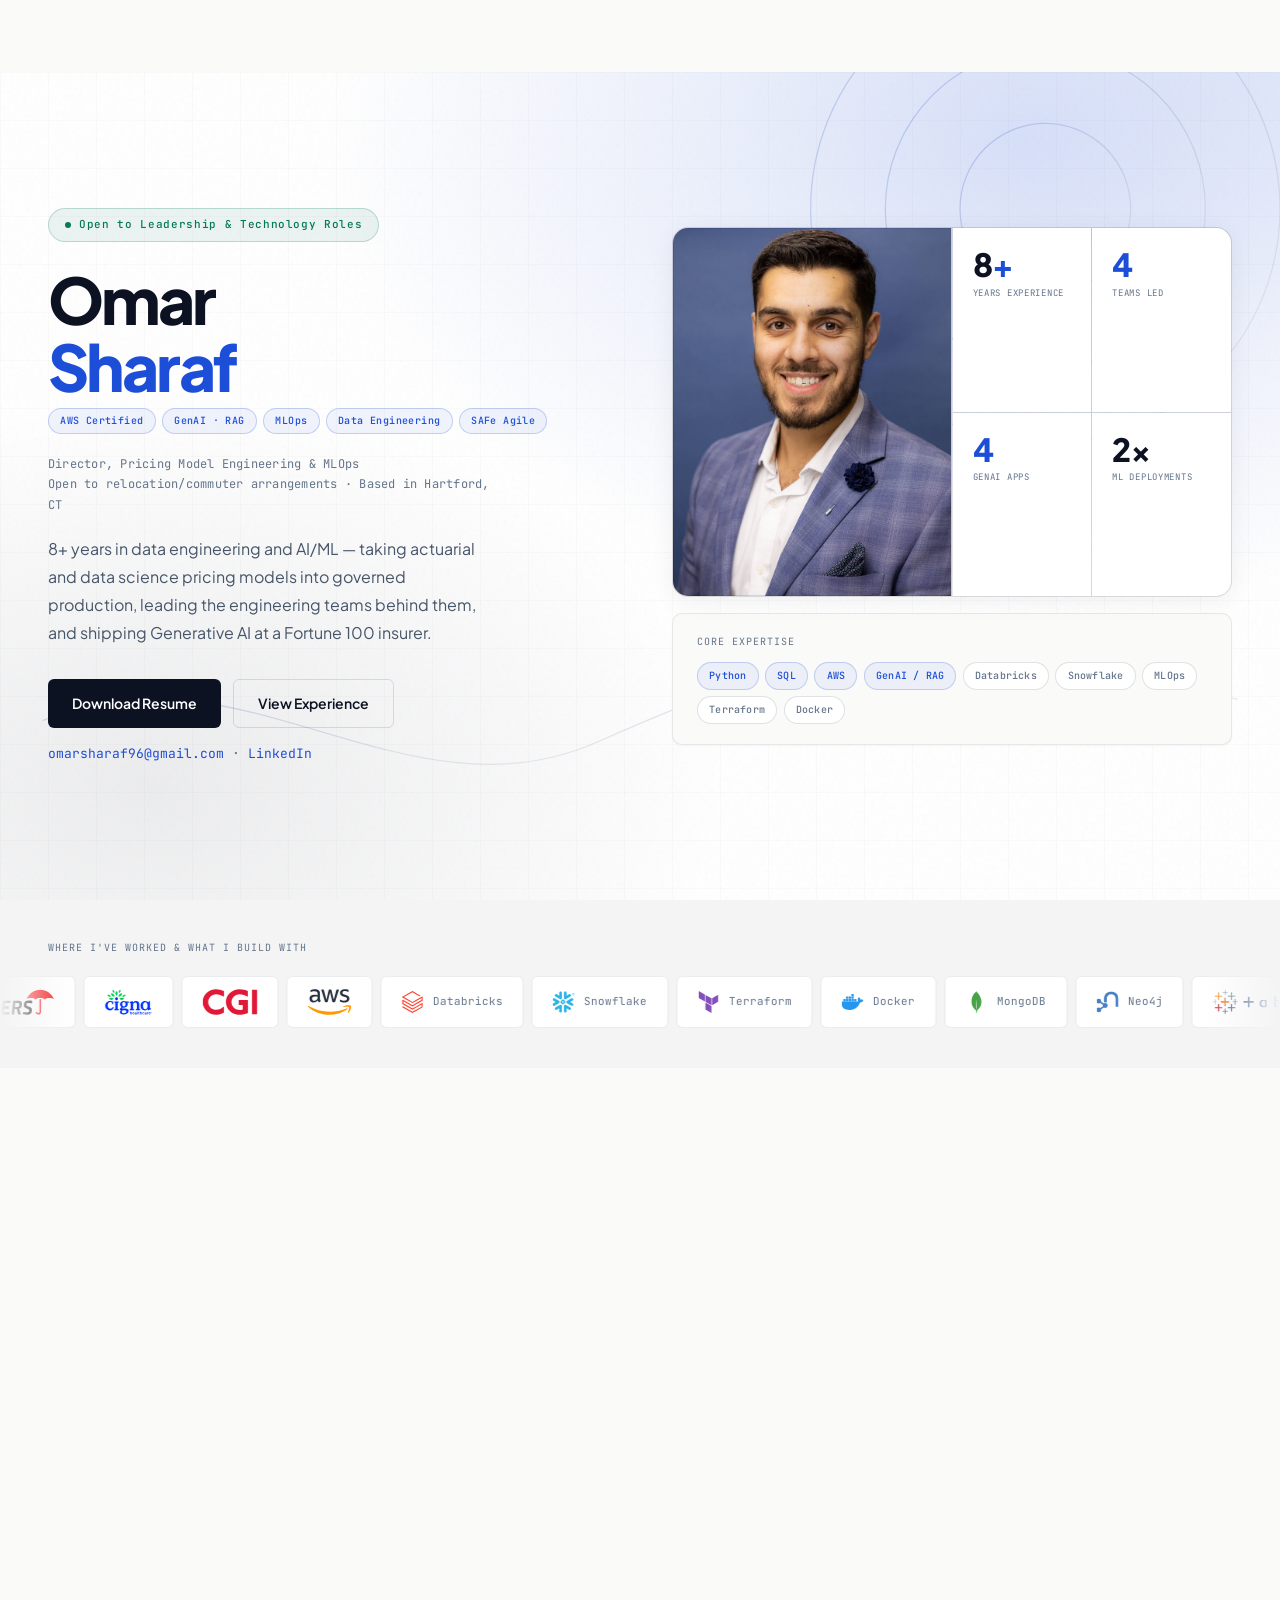
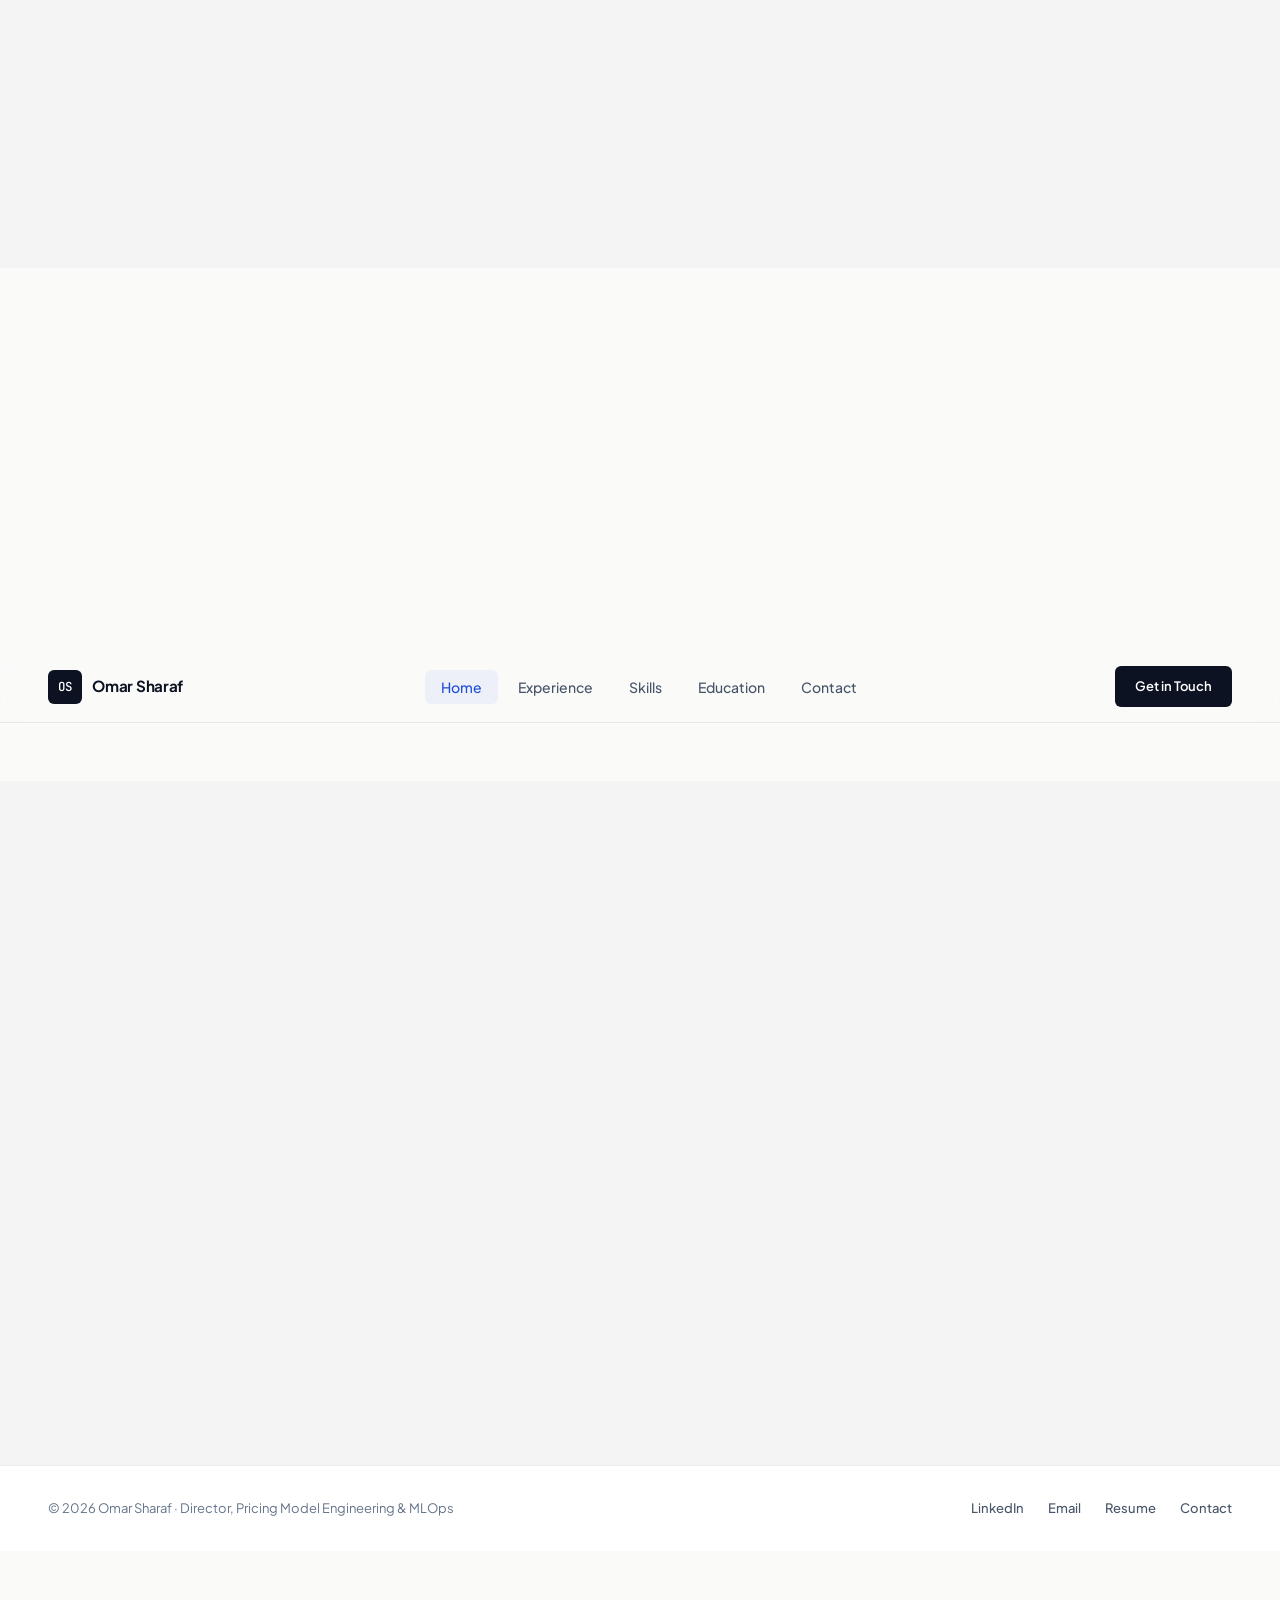
==== commit 7826536b: "Make the site a single scrolling page with in-page tabs Experience, skills, tech stack, education, a" ====
--- a/contact.html
+++ b/contact.html
@@ -2,138 +2,12 @@
 <html lang="en">
 <head>
 <meta charset="UTF-8">
-<meta name="viewport" content="width=device-width, initial-scale=1.0">
-<title>Contact | Omar Sharaf — Director, Pricing Model Engineering &amp; MLOps</title>
-<meta name="description" content="Contact Omar Sharaf for leadership and technology roles across data engineering, AI/ML, and Generative AI. Based in Hartford, CT.">
-<meta name="author" content="Omar Sharaf">
-<meta name="robots" content="index, follow">
-<link rel="canonical" href="https://omarsharaf.com/contact.html">
-<meta property="og:type" content="website">
-<meta property="og:url" content="https://omarsharaf.com/contact.html">
-<meta property="og:title" content="Contact | Omar Sharaf">
-<meta property="og:description" content="Open to leadership and technology roles across data engineering, AI/ML, and Generative AI.">
-<meta property="og:image" content="https://omarsharaf.com/assets/headshot.jpg">
-<meta property="og:image:alt" content="Omar Sharaf">
-<meta name="twitter:card" content="summary_large_image">
-<meta name="twitter:image" content="https://omarsharaf.com/assets/headshot.jpg">
-<meta name="theme-color" content="#1d4ed8">
-<link rel="icon" href="data:image/svg+xml,%3Csvg xmlns=%27http://www.w3.org/2000/svg%27 viewBox=%270 0 64 64%27%3E%3Crect width=%2764%27 height=%2764%27 rx=%2714%27 fill=%27%230c1222%27/%3E%3Ctext x=%2732%27 y=%2742%27 font-family=%27Arial%27 font-size=%2726%27 font-weight=%27700%27 fill=%27white%27 text-anchor=%27middle%27%3EOS%3C/text%3E%3C/svg%3E">
-<link rel="stylesheet" href="style.css">
+<title>Contact | Omar Sharaf</title>
+<meta name="robots" content="noindex">
+<link rel="canonical" href="https://omarsharaf.com/">
+<meta http-equiv="refresh" content="0; url=index.html#contact">
 </head>
 <body>
-<a href="#main-content" class="skip-link">Skip to main content</a>
-
-<div class="nav-backdrop" id="nav-backdrop" aria-hidden="true"></div>
-<nav id="site-nav">
-  <a href="index.html" class="nav-logo">
-    <span class="nav-logo-mark">OS</span>
-    <span class="nav-logo-text">Omar Sharaf</span>
-  </a>
-  <div class="nav-drawer" id="nav-drawer" aria-hidden="true">
-    <div class="nav-drawer-header">
-      <span class="nav-drawer-title">Menu</span>
-      <span class="nav-drawer-brand">Omar Sharaf</span>
-    </div>
-    <ul class="nav-links" id="nav-links">
-      <li><a href="index.html">Home</a></li>
-      <li><a href="experience.html">Experience</a></li>
-      <li><a href="contact.html">Contact</a></li>
-    </ul>
-    <div class="nav-drawer-footer">
-      <a href="mailto:omarsharaf96@gmail.com" class="btn btn-dark nav-drawer-cta">Email Me</a>
-      <span class="nav-drawer-status">Open to leadership &amp; technology roles</span>
-    </div>
-  </div>
-  <div class="nav-actions">
-    <a href="mailto:omarsharaf96@gmail.com" class="nav-cta">Email Me</a>
-    <button type="button" class="nav-toggle" id="nav-toggle" aria-label="Open menu" aria-expanded="false" aria-controls="nav-drawer">
-      <span></span><span></span><span></span>
-    </button>
-  </div>
-</nav>
-
-<main id="main-content">
-<div class="page">
-
-  <section class="page-hero">
-    <div class="eyebrow">Contact</div>
-    <h1>Let's <span class="accent">Connect</span></h1>
-  </section>
-
-  <section>
-    <div class="contact-grid">
-      <div class="reveal">
-        <h2 class="contact-headline">
-          Let's Build<br>
-          <span class="accent">Something</span><br>
-          Together.
-        </h2>
-        <p class="contact-intro">
-          Open to relocation/commuter arrangements for leadership roles, technology partnerships, and conversations about data engineering, AI/ML, and Generative AI. Based in Hartford, CT.
-        </p>
-
-        <div class="clink-list">
-          <a href="mailto:omarsharaf96@gmail.com" class="clink">
-            <div class="clink-left"><span class="clink-lbl">Email</span><span class="clink-val">omarsharaf96@gmail.com</span></div>
-            <span class="clink-arr">→</span>
-          </a>
-          <a href="https://www.linkedin.com/in/omarsharaf96/" target="_blank" rel="noopener" class="clink">
-            <div class="clink-left"><span class="clink-lbl">LinkedIn</span><span class="clink-val">linkedin.com/in/omarsharaf96</span></div>
-            <span class="clink-arr">→</span>
-          </a>
-          <a href="assets/Omar-Sharaf-Resume.pdf" class="clink" download>
-            <div class="clink-left"><span class="clink-lbl">Resume</span><span class="clink-val">Download PDF</span></div>
-            <span class="clink-arr">↓</span>
-          </a>
-        </div>
-
-        <div style="margin-top:2rem">
-          <div class="label-upper">Profile</div>
-          <div class="profile-photo-wrap">
-            <img src="assets/headshot.jpg" alt="Omar Sharaf" width="200" height="200" loading="lazy" style="width:100%;height:100%;object-fit:cover;object-position:center top;">
-          </div>
-        </div>
-      </div>
-
-      <div class="reveal">
-        <form id="contactForm" class="contact-form">
-          <div class="form-row">
-            <div class="form-field">
-              <label class="form-label" for="fname">Name</label>
-              <input id="fname" type="text" name="name" class="form-input" placeholder="Your name" required>
-            </div>
-            <div class="form-field">
-              <label class="form-label" for="femail">Email</label>
-              <input id="femail" type="email" name="email" class="form-input" placeholder="your@email.com" required>
-            </div>
-          </div>
-          <div class="form-field">
-            <label class="form-label" for="fsubject">Subject</label>
-            <input id="fsubject" type="text" name="subject" class="form-input" placeholder="What's this about?" required>
-          </div>
-          <div class="form-field">
-            <label class="form-label" for="fmessage">Message</label>
-            <textarea id="fmessage" name="message" class="form-textarea" rows="6" placeholder="Tell me about your opportunity, project, or idea..." required></textarea>
-          </div>
-          <button type="submit" class="btn-submit" id="submitBtn">Send Message →</button>
-          <div class="form-hint">Opens your email client to send the message.</div>
-        </form>
-      </div>
-    </div>
-  </section>
-
-</div>
-</main>
-
-<footer>
-  <div class="foot-copy">© 2026 Omar Sharaf · Director, Pricing Model Engineering &amp; MLOps</div>
-  <div class="foot-links">
-    <a href="https://www.linkedin.com/in/omarsharaf96/" target="_blank" rel="noopener">LinkedIn</a>
-    <a href="mailto:omarsharaf96@gmail.com">Email</a>
-    <a href="assets/Omar-Sharaf-Resume.pdf" download>Resume</a>
-    <a href="contact.html">Contact</a>
-  </div>
-</footer>
-<script src="app.js"></script>
+<p>This page has moved to the <a href="index.html#contact">Contact section</a>.</p>
 </body>
 </html>
